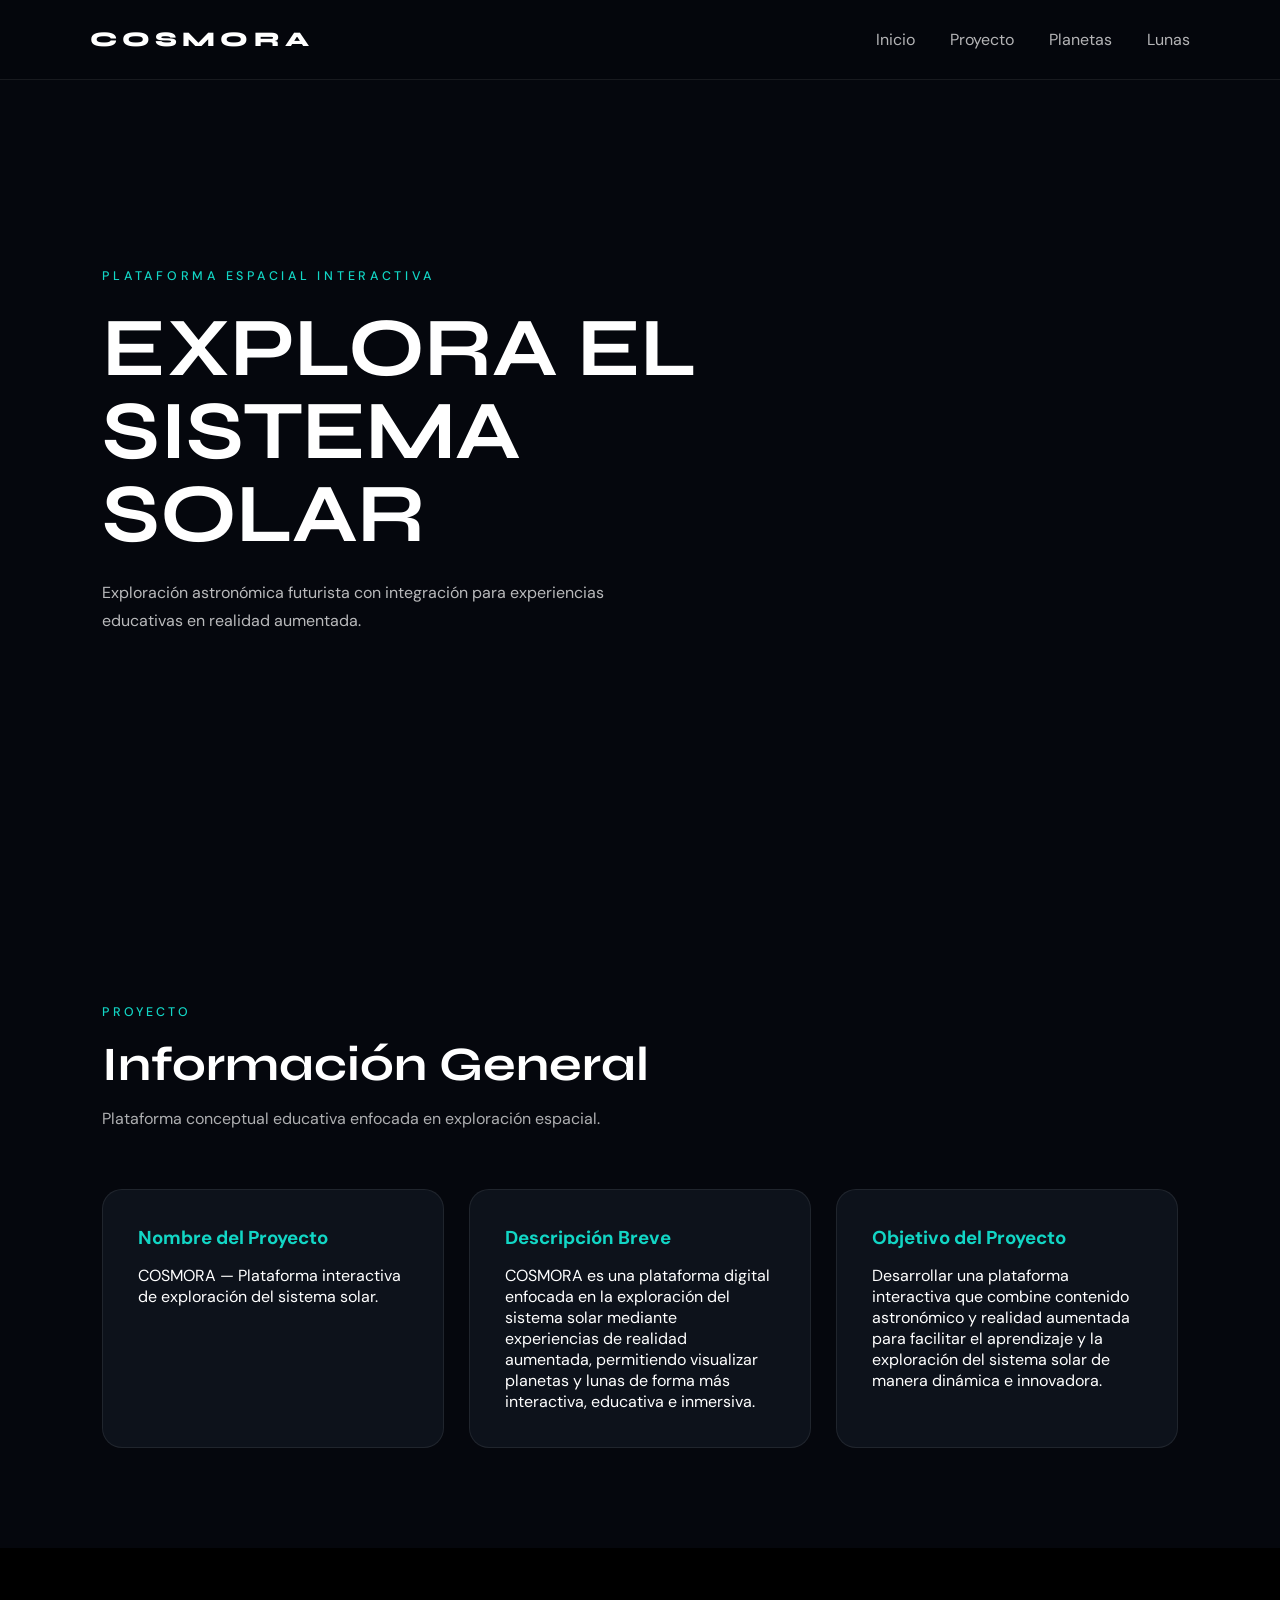
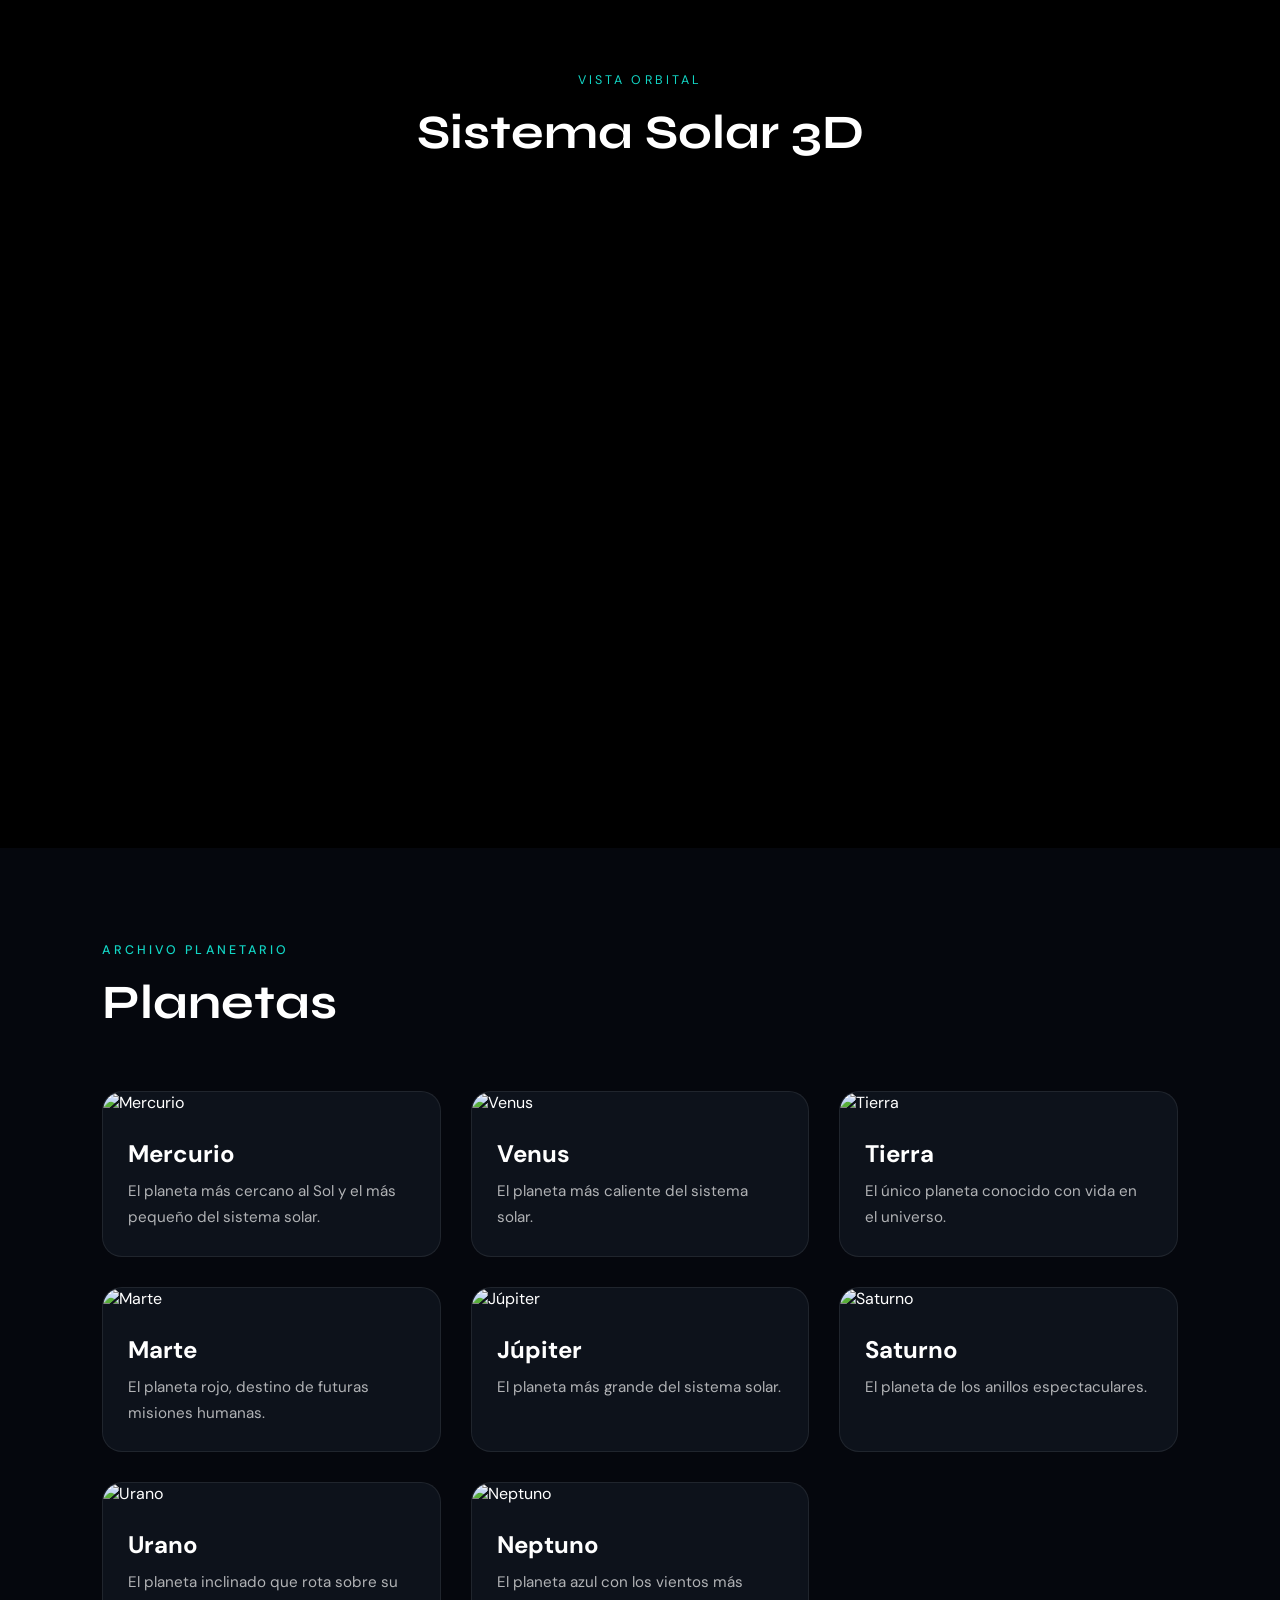
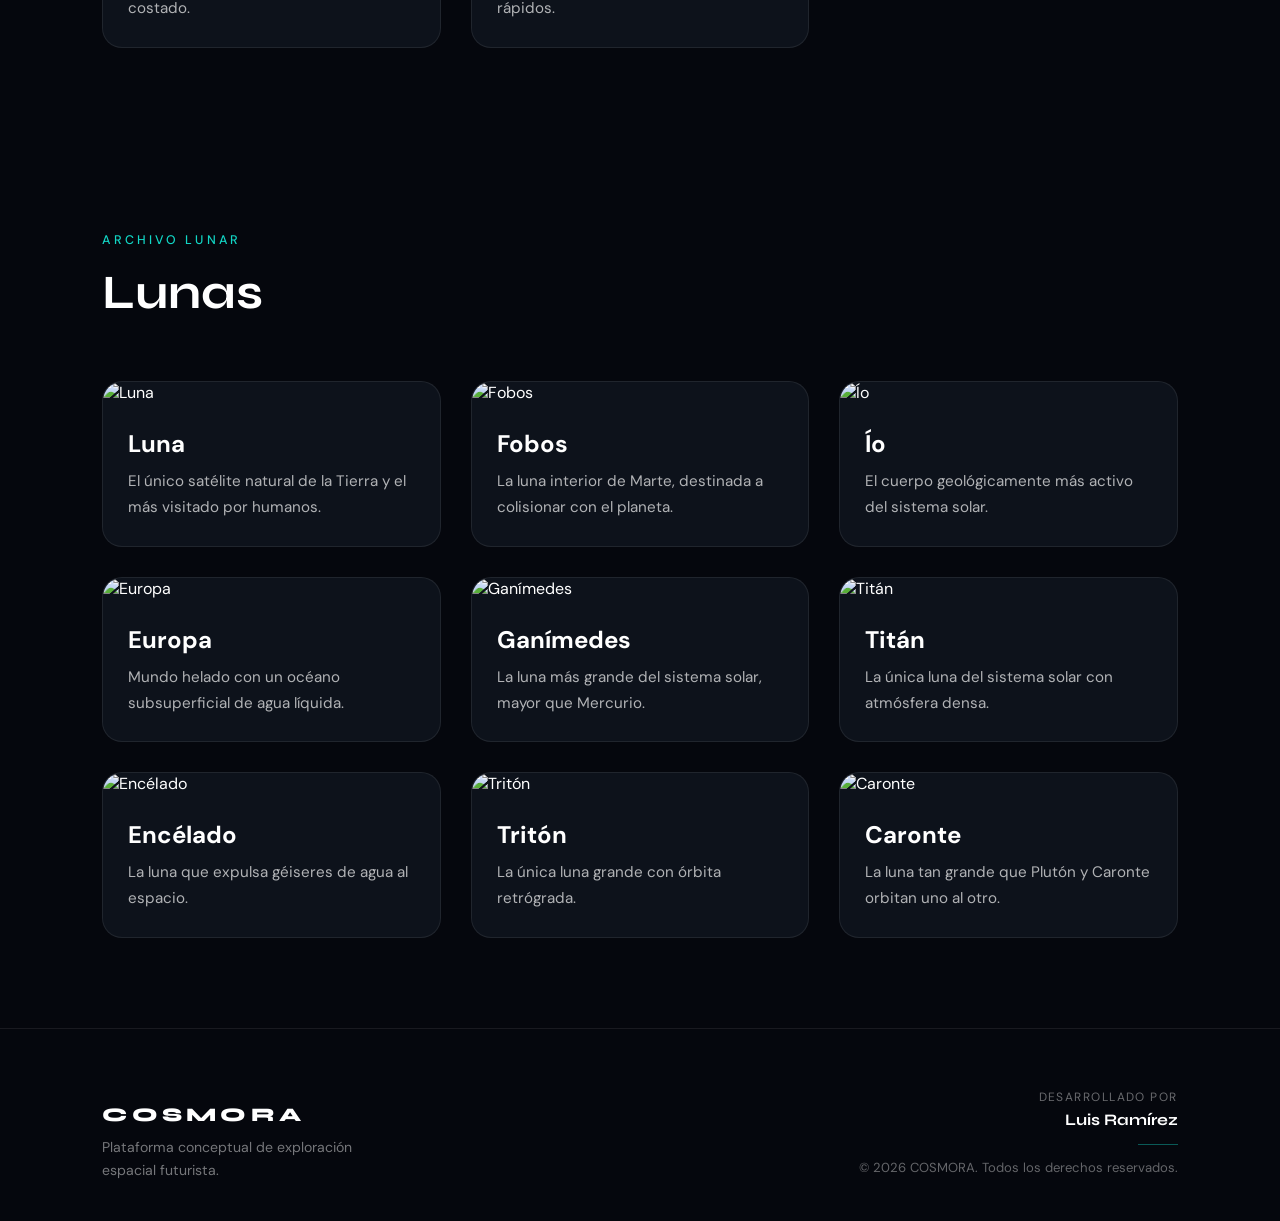
==== index.html @ 1125a3da "ar" ====
<!DOCTYPE html>
<html lang="es">
<head>
  <meta charset="UTF-8">
  <meta name="viewport" content="width=device-width, initial-scale=1.0">
  <meta name="description" content="COSMORA — Plataforma interactiva del sistema solar">
  <title>COSMORA</title>
  <link rel="preconnect" href="https://fonts.googleapis.com">
  <link rel="preconnect" href="https://fonts.gstatic.com" crossorigin>
  <link href="https://fonts.googleapis.com/css2?family=Syne:wght@600;700;800&family=DM+Sans:ital,opsz,wght@0,9..40,300;0,9..40,400;0,9..40,500;0,9..40,700;1,9..40,300&display=swap" rel="stylesheet">
  <link rel="stylesheet" href="style.css">
</head>
<body>

  <!-- NAVBAR -->
  <header class="navbar">
    <div class="logo">COSMORA</div>
    <nav>
      <ul class="nav-links">
        <li><a href="#inicio">Inicio</a></li>
        <li><a href="#proyecto">Proyecto</a></li>
        <li><a href="#planetas">Planetas</a></li>
        <li><a href="#lunas">Lunas</a></li>
      </ul>
    </nav>
  </header>

  <!-- HERO -->
  <section class="hero" id="inicio">
    <div class="hero-overlay"></div>
    <div class="hero-content">
      <span class="hero-subtitle">PLATAFORMA ESPACIAL INTERACTIVA</span>
      <h1 class="hero-title">EXPLORA EL SISTEMA SOLAR</h1>
      <p>Exploración astronómica futurista con integración para experiencias educativas en realidad aumentada.</p>
    </div>
  </section>

  <!-- PROYECTO -->
  <section class="project-section" id="proyecto">
    <div class="section-title">
      <span>PROYECTO</span>
      <h2>Información General</h2>
      <p>Plataforma conceptual educativa enfocada en exploración espacial.</p>
    </div>
    <div class="project-grid">
      <div class="project-card">
        <h3>Nombre del Proyecto</h3>
        <p>COSMORA — Plataforma interactiva de exploración del sistema solar.</p>
      </div>
      <div class="project-card">
        <h3>Descripción Breve</h3>
        <p>COSMORA es una plataforma digital enfocada en la exploración del sistema
          solar mediante experiencias de realidad aumentada, permitiendo visualizar
          planetas y lunas de forma más interactiva, educativa e inmersiva.</p>
      </div>
      <div class="project-card">
        <h3>Objetivo del Proyecto</h3>
        <p>Desarrollar una plataforma interactiva que combine contenido astronómico y
          realidad aumentada para facilitar el aprendizaje y la exploración del sistema
          solar de manera dinámica e innovadora.</p>
      </div>
    </div>
  </section>

  <!-- SISTEMA SOLAR -->
  <section class="solar-section">
    <div class="solar-title">
      <span>VISTA ORBITAL</span>
      <h2>Sistema Solar 3D</h2>
    </div>
    <canvas id="solarCanvas"></canvas>
  </section>

  <!-- PLANETAS -->
  <section class="space-section" id="planetas">
    <div class="section-title">
      <span>ARCHIVO PLANETARIO</span>
      <h2>Planetas</h2>
    </div>
    <div class="card-grid" id="planetGrid"></div>
  </section>

  <!-- LUNAS -->
  <section class="space-section" id="lunas">
    <div class="section-title">
      <span>ARCHIVO LUNAR</span>
      <h2>Lunas</h2>
    </div>
    <div class="card-grid" id="moonGrid"></div>
  </section>

  <!-- MODAL -->
  <div class="modal-overlay" id="modalOverlay">
    <div class="modal">
      <button class="close-btn" id="closeModal">✕</button>
      <div class="modal-hero-image">
        <img id="modalImage" src="" alt="">
        <div class="modal-hero-gradient"></div>
        <div class="modal-hero-tag" id="modalCategory"></div>
        <h2 class="modal-hero-title" id="modalTitle"></h2>
      </div>
      <div class="modal-body">
        <div class="modal-stats" id="modalStats"></div>
        <p class="modal-description" id="modalDescription"></p>
        <div class="modal-sections">
          <div class="modal-info-block">
            <h4>Curiosidades</h4>
            <p id="modalCuriosity"></p>
          </div>
          <div class="modal-info-block">
            <h4>Historia</h4>
            <p id="modalHistory"></p>
          </div>
        </div>
        <div class="modal-actions">
          <button class="ar-button">
            <svg width="18" height="18" viewBox="0 0 24 24" fill="none" stroke="currentColor" stroke-width="2"><path d="M21 16V8a2 2 0 0 0-1-1.73l-7-4a2 2 0 0 0-2 0l-7 4A2 2 0 0 0 3 8v8a2 2 0 0 0 1 1.73l7 4a2 2 0 0 0 2 0l7-4A2 2 0 0 0 21 16z"/></svg>
            Ver en Realidad Aumentada
          </button>
          <button class="ar-button-secondary">
            <svg width="18" height="18" viewBox="0 0 24 24" fill="none" stroke="currentColor" stroke-width="2"><rect x="3" y="3" width="18" height="18" rx="2"/><path d="M3 9h18M9 21V9"/></svg>
            Tarjeta AR
          </button>
        </div>
      </div>
    </div>
  </div>

  <!-- FOOTER -->
  <footer class="footer">
    <div class="footer-brand">
      <div class="footer-logo">COSMORA</div>
      <p class="footer-tagline">Plataforma conceptual de exploración espacial futurista.</p>
    </div>
    <div class="footer-meta">
      <div class="footer-credit">
        <span class="footer-credit-label">Desarrollado por</span>
        <span class="footer-credit-name">Luis Ramírez</span>
      </div>
      <div class="footer-divider"></div>
      <p class="footer-copy">© 2026 COSMORA. Todos los derechos reservados.</p>
    </div>
  </footer>

  <script src="https://cdn.jsdelivr.net/npm/three@0.160.0/build/three.min.js"></script>
  <script src="app.js"></script>
</body>
</html>
---- style.css ----
*{
  margin:0;
  padding:0;
  box-sizing:border-box;
}

html{
  scroll-behavior:smooth;
}

body{
  background:#05070d;
  color:white;
  font-family:'DM Sans',sans-serif;
  overflow-x:hidden;
}

/* ── NAVBAR ── */
.navbar{
  position:fixed;
  top:0;
  left:0;
  width:100%;
  height:80px;
  padding:0 7%;
  display:flex;
  justify-content:space-between;
  align-items:center;
  background:rgba(5,7,13,0.82);
  backdrop-filter:blur(15px);
  z-index:1000;
  border-bottom:1px solid rgba(255,255,255,0.08);
}

.logo{
  font-family:'Syne',sans-serif;
  font-size:1.3rem;
  font-weight:800;
  letter-spacing:0.25em;
}

.nav-links{
  display:flex;
  gap:35px;
  list-style:none;
}

.nav-links a{
  text-decoration:none;
  color:rgba(255,255,255,0.7);
  transition:0.3s;
}

.nav-links a:hover{
  color:#12d6c5;
}

/* ── HERO ── */
.hero{
  min-height:100vh;
  position:relative;
  display:flex;
  align-items:center;
  padding:0 8%;
  background:
    url('https://images.unsplash.com/photo-1614313913007-2b4ae8ce32d6?q=80&w=1800&auto=format&fit=crop')
    center/cover no-repeat;
}

.hero-overlay{
  position:absolute;
  inset:0;
  background:linear-gradient(
    to right,
    rgba(5,7,13,0.95),
    rgba(5,7,13,0.45)
  );
}

.hero-content{
  position:relative;
  z-index:2;
  max-width:760px;
}

.hero-subtitle{
  color:#12d6c5;
  letter-spacing:0.3em;
  font-size:0.78rem;
  font-weight:500;
}

/* FIXED TITLE — sin quiebres raros */
.hero-title{
  font-family:'Syne',sans-serif;
  font-size:clamp(2.8rem,6.5vw,6.5rem);
  line-height:1.0;
  margin:22px 0;
  letter-spacing:-0.01em;
  white-space:normal;
  word-break:keep-all;
}

.hero-content p{
  max-width:520px;
  line-height:1.8;
  color:rgba(255,255,255,0.72);
  font-size:1rem;
}

/* ── SECTION TITLES ── */
.section-title{
  margin-bottom:60px;
}

.section-title span{
  color:#12d6c5;
  letter-spacing:0.25em;
  font-size:0.78rem;
  font-weight:500;
}

.section-title h2{
  font-size:3rem;
  margin-top:15px;
  font-family:'Syne',sans-serif;
}

.section-title p{
  margin-top:15px;
  color:rgba(255,255,255,0.68);
}

/* ── PROJECT ── */
.project-section{
  padding:100px 8%;
}

.project-grid{
  display:grid;
  grid-template-columns:repeat(auto-fit,minmax(280px,1fr));
  gap:25px;
}

.project-card{
  background:#0d121b;
  border:1px solid rgba(255,255,255,0.08);
  border-radius:20px;
  padding:35px;
}

.project-card h3{
  margin-bottom:15px;
  color:#12d6c5;
}

/* ── SOLAR ── */
.solar-section{
  position:relative;
  height:100vh;
  background:#000;
  overflow:hidden;
}

#solarCanvas{
  width:100%;
  height:100%;
  display:block;
}

.solar-title{
  position:absolute;
  top:120px;
  left:50%;
  transform:translateX(-50%);
  z-index:5;
  text-align:center;
}

.solar-title span{
  color:#12d6c5;
  letter-spacing:0.25em;
  font-size:0.78rem;
}

.solar-title h2{
  margin-top:15px;
  font-size:3rem;
  font-family:'Syne',sans-serif;
}

/* ── CARDS ── */
.space-section{
  padding:90px 8%;
}

.card-grid{
  display:grid;
  grid-template-columns:repeat(auto-fit,minmax(270px,1fr));
  gap:30px;
}

.space-card{
  background:#0d121b;
  border-radius:20px;
  overflow:hidden;
  border:1px solid rgba(255,255,255,0.08);
  transition:transform 0.4s, border-color 0.4s;
  cursor:pointer;
}

.space-card:hover{
  transform:translateY(-10px);
  border-color:#12d6c5;
}

.space-card img{
  width:100%;
  height:220px;
  object-fit:cover;
}

.card-content{
  padding:25px;
}

.card-content h3{
  font-size:1.5rem;
  margin-bottom:10px;
}

.card-content p{
  color:rgba(255,255,255,0.68);
  line-height:1.7;
  font-size:0.95rem;
}

/* ── MODAL OVERLAY — blur suave, sin fondo sólido ── */
.modal-overlay{
  position:fixed;
  inset:0;
  background:rgba(0,0,0,0.45);   /* bajado de 0.82 */
  backdrop-filter:blur(6px);      /* blur moderado */
  -webkit-backdrop-filter:blur(6px);
  display:none;
  justify-content:center;
  align-items:center;
  z-index:2000;
  padding:20px;
}

.modal-overlay.active{
  display:flex;
}

/* ── MODAL — nuevo diseño tipo captura ── */
.modal{
  width:min(620px,100%);
  background:#0b0f1a;
  border-radius:24px;
  overflow:hidden;
  position:relative;
  border:1px solid rgba(255,255,255,0.1);
  box-shadow:0 30px 80px rgba(0,0,0,0.7);
}

/* imagen hero arriba */
.modal-hero-image{
  position:relative;
  height:260px;
  overflow:hidden;
}

.modal-hero-image img{
  width:100%;
  height:100%;
  object-fit:cover;
}

.modal-hero-gradient{
  position:absolute;
  inset:0;
  background:linear-gradient(
    to bottom,
    rgba(11,15,26,0) 30%,
    rgba(11,15,26,0.95) 100%
  );
}

.modal-hero-tag{
  position:absolute;
  top:18px;
  left:22px;
  color:#ffffff;
  font-size:0.7rem;
  letter-spacing:0.2em;
  font-weight:600;
  text-transform:uppercase;
}

.modal-hero-title{
  position:absolute;
  bottom:22px;
  left:22px;
  font-family:'Syne',sans-serif;
  font-size:2.2rem;
  line-height:1;
  font-weight:800;
}

/* cuerpo del modal */
.modal-body{
  padding:28px 26px 30px;
  max-height:60vh;
  overflow-y:auto;
  overflow-x:hidden;
}

/* scrollbar discreta */
.modal-body::-webkit-scrollbar{width:4px;}
.modal-body::-webkit-scrollbar-track{background:transparent;}
.modal-body::-webkit-scrollbar-thumb{background:rgba(18,214,197,0.3);border-radius:2px;}

/* grid de stats */
.modal-stats{
  display:grid;
  grid-template-columns:repeat(3,1fr);
  gap:10px;
  margin-bottom:24px;
}

.stat-card{
  background:#131a27;
  border-radius:12px;
  padding:14px 12px;
  text-align:center;
  border:1px solid rgba(255,255,255,0.06);
}

.stat-label{
  display:block;
  font-size:0.62rem;
  letter-spacing:0.12em;
  color:rgba(255,255,255,0.45);
  text-transform:uppercase;
  margin-bottom:6px;
}

.stat-value{
  display:block;
  font-family:'Syne',sans-serif;
  font-size:0.95rem;
  font-weight:700;
  color:#fff;
}

.modal-description{
  font-size:0.93rem;
  line-height:1.85;
  color:rgba(255,255,255,0.72);
  margin-bottom:22px;
}

.modal-sections{
  display:grid;
  grid-template-columns:1fr 1fr;
  gap:16px;
  margin-bottom:26px;
}

.modal-info-block{
  background:#131a27;
  border-radius:14px;
  padding:18px;
  border:1px solid rgba(255,255,255,0.06);
}

.modal-info-block h4{
  font-size:0.72rem;
  letter-spacing:0.18em;
  color:#12d6c5;
  text-transform:uppercase;
  margin-bottom:10px;
}

.modal-info-block p{
  font-size:0.88rem;
  line-height:1.75;
  color:rgba(255,255,255,0.68);
}

/* botones del modal */
.modal-actions{
  display:flex;
  gap:12px;
}

.ar-button{
  flex:1;
  display:flex;
  align-items:center;
  justify-content:center;
  gap:8px;
  padding:13px 18px;
  border:none;
  border-radius:12px;
  background:#12d6c5;
  color:#000;
  font-weight:700;
  font-size:0.85rem;
  cursor:pointer;
  transition:transform 0.2s, opacity 0.2s;
  font-family:'DM Sans',sans-serif;
}

.ar-button:hover{
  transform:translateY(-2px);
  opacity:0.9;
}

.ar-button-secondary{
  display:flex;
  align-items:center;
  justify-content:center;
  gap:8px;
  padding:13px 18px;
  border:1px solid rgba(255,255,255,0.15);
  border-radius:12px;
  background:transparent;
  color:rgba(255,255,255,0.8);
  font-weight:600;
  font-size:0.85rem;
  cursor:pointer;
  transition:border-color 0.2s, color 0.2s;
  font-family:'DM Sans',sans-serif;
  white-space:nowrap;
}

.ar-button-secondary:hover{
  border-color:#12d6c5;
  color:#12d6c5;
}

/* close */
.close-btn{
  position:absolute;
  top:16px;
  right:16px;
  width:38px;
  height:38px;
  border:none;
  border-radius:50%;
  background:rgba(0,0,0,0.6);
  color:rgba(255,255,255,0.85);
  cursor:pointer;
  font-size:0.9rem;
  z-index:10;
  display:flex;
  align-items:center;
  justify-content:center;
  transition:background 0.2s;
}

.close-btn:hover{
  background:rgba(18,214,197,0.2);
}

/* ── FOOTER ── */
.footer{
  padding:60px 8% 40px;
  border-top:1px solid rgba(255,255,255,0.08);
  display:flex;
  justify-content:space-between;
  align-items:flex-end;
  gap:40px;
  flex-wrap:wrap;
}

.footer-logo{
  font-family:'Syne',sans-serif;
  font-size:1.2rem;
  font-weight:800;
  letter-spacing:0.22em;
  margin-bottom:10px;
}

.footer-tagline{
  font-size:0.88rem;
  color:rgba(255,255,255,0.45);
  max-width:300px;
  line-height:1.6;
}

.footer-meta{
  text-align:right;
}

.footer-credit{
  margin-bottom:12px;
}

.footer-credit-label{
  font-size:0.75rem;
  letter-spacing:0.12em;
  color:rgba(255,255,255,0.4);
  text-transform:uppercase;
  display:block;
  margin-bottom:4px;
}

.footer-credit-name{
  font-family:'Syne',sans-serif;
  font-size:1rem;
  font-weight:700;
  color:#fff;
}

.footer-divider{
  width:40px;
  height:1px;
  background:rgba(18,214,197,0.4);
  margin:14px 0 14px auto;
}

.footer-copy{
  font-size:0.82rem;
  color:rgba(255,255,255,0.38);
  margin-bottom:5px;
}

.footer-stack{
  font-size:0.75rem;
  color:rgba(18,214,197,0.5);
  letter-spacing:0.1em;
}

/* ── RESPONSIVE ── */
@media(max-width:900px){
  .nav-links{display:none;}

  .modal-stats{grid-template-columns:repeat(2,1fr);}
  .modal-sections{grid-template-columns:1fr;}
  .modal-body{padding:22px 18px 24px;}
  .modal-actions{flex-direction:column;}
  .ar-button-secondary{justify-content:center;}
}

@media(max-width:600px){
  .hero-title{font-size:clamp(2.2rem,11vw,3.5rem);}
  .modal-hero-title{font-size:1.7rem;}
  .footer{flex-direction:column;align-items:flex-start;}
  .footer-meta{text-align:left;}
  .footer-divider{margin:14px 0;}
}
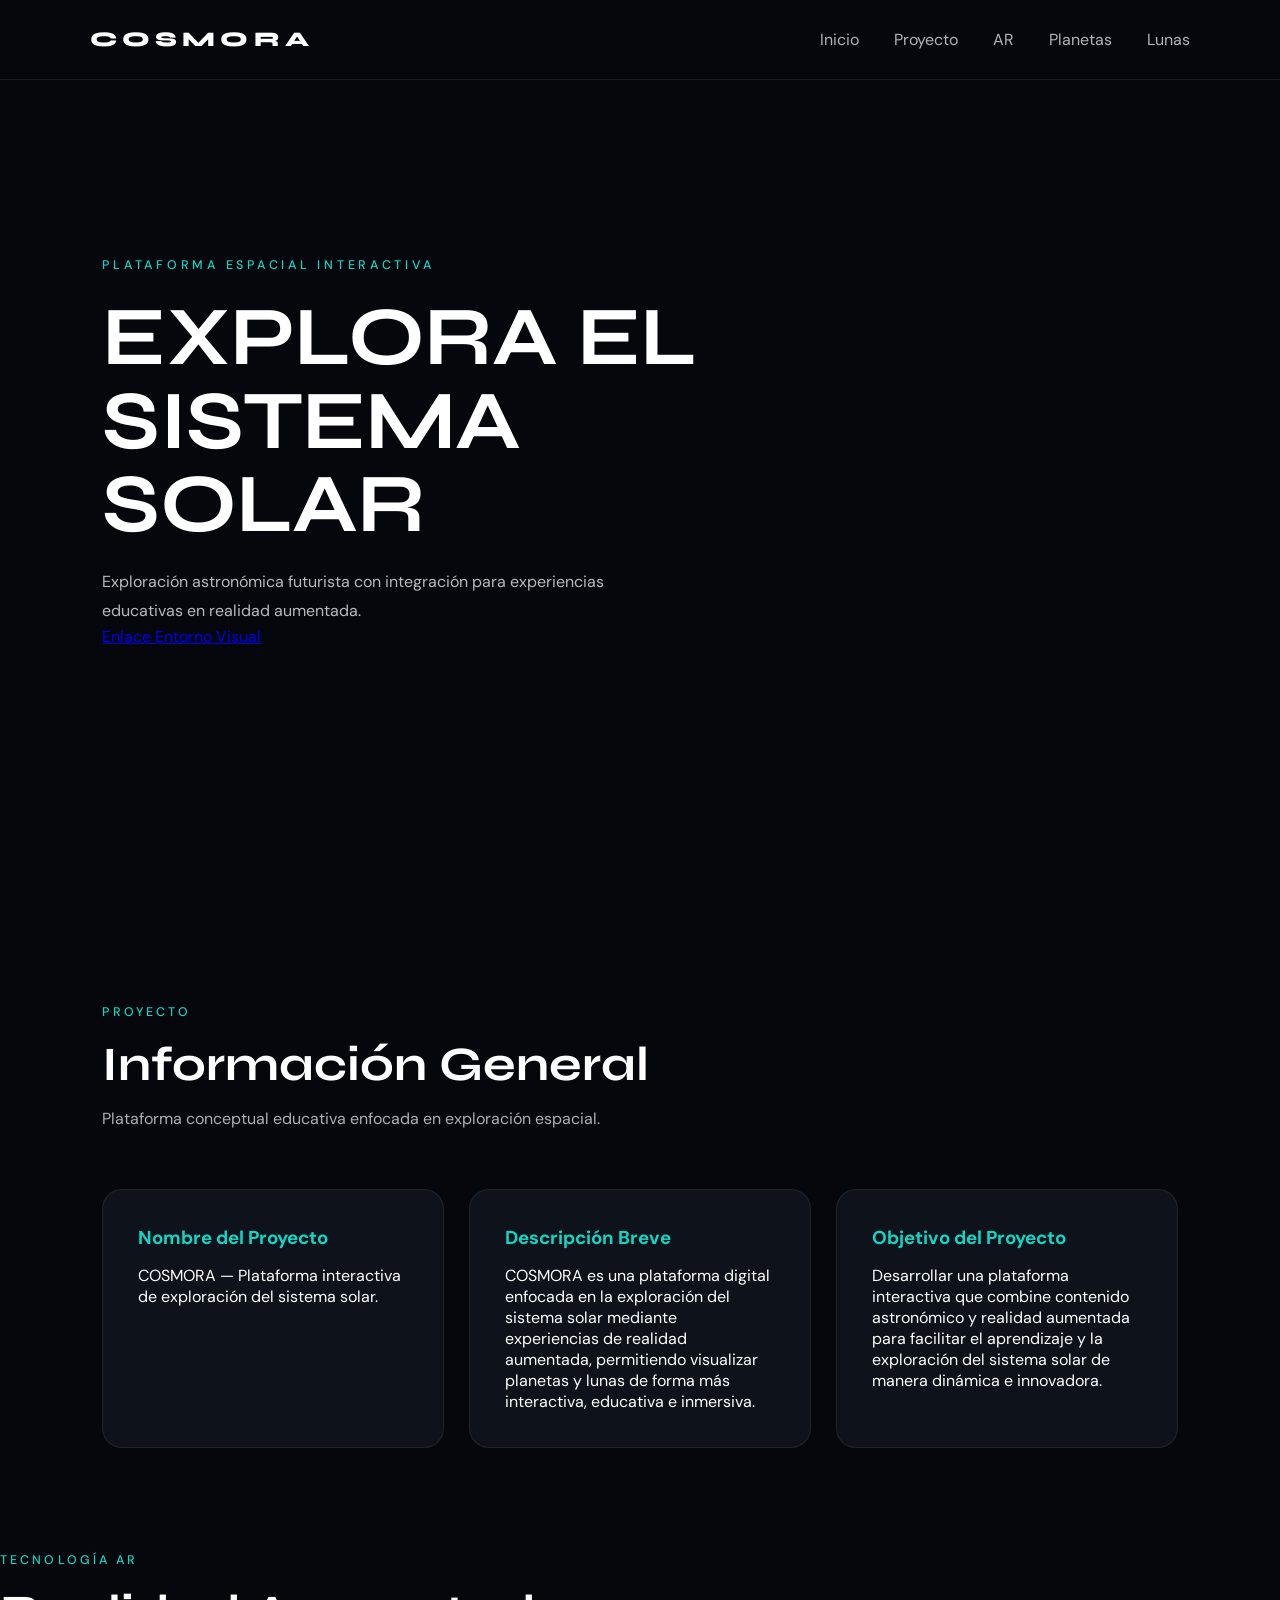
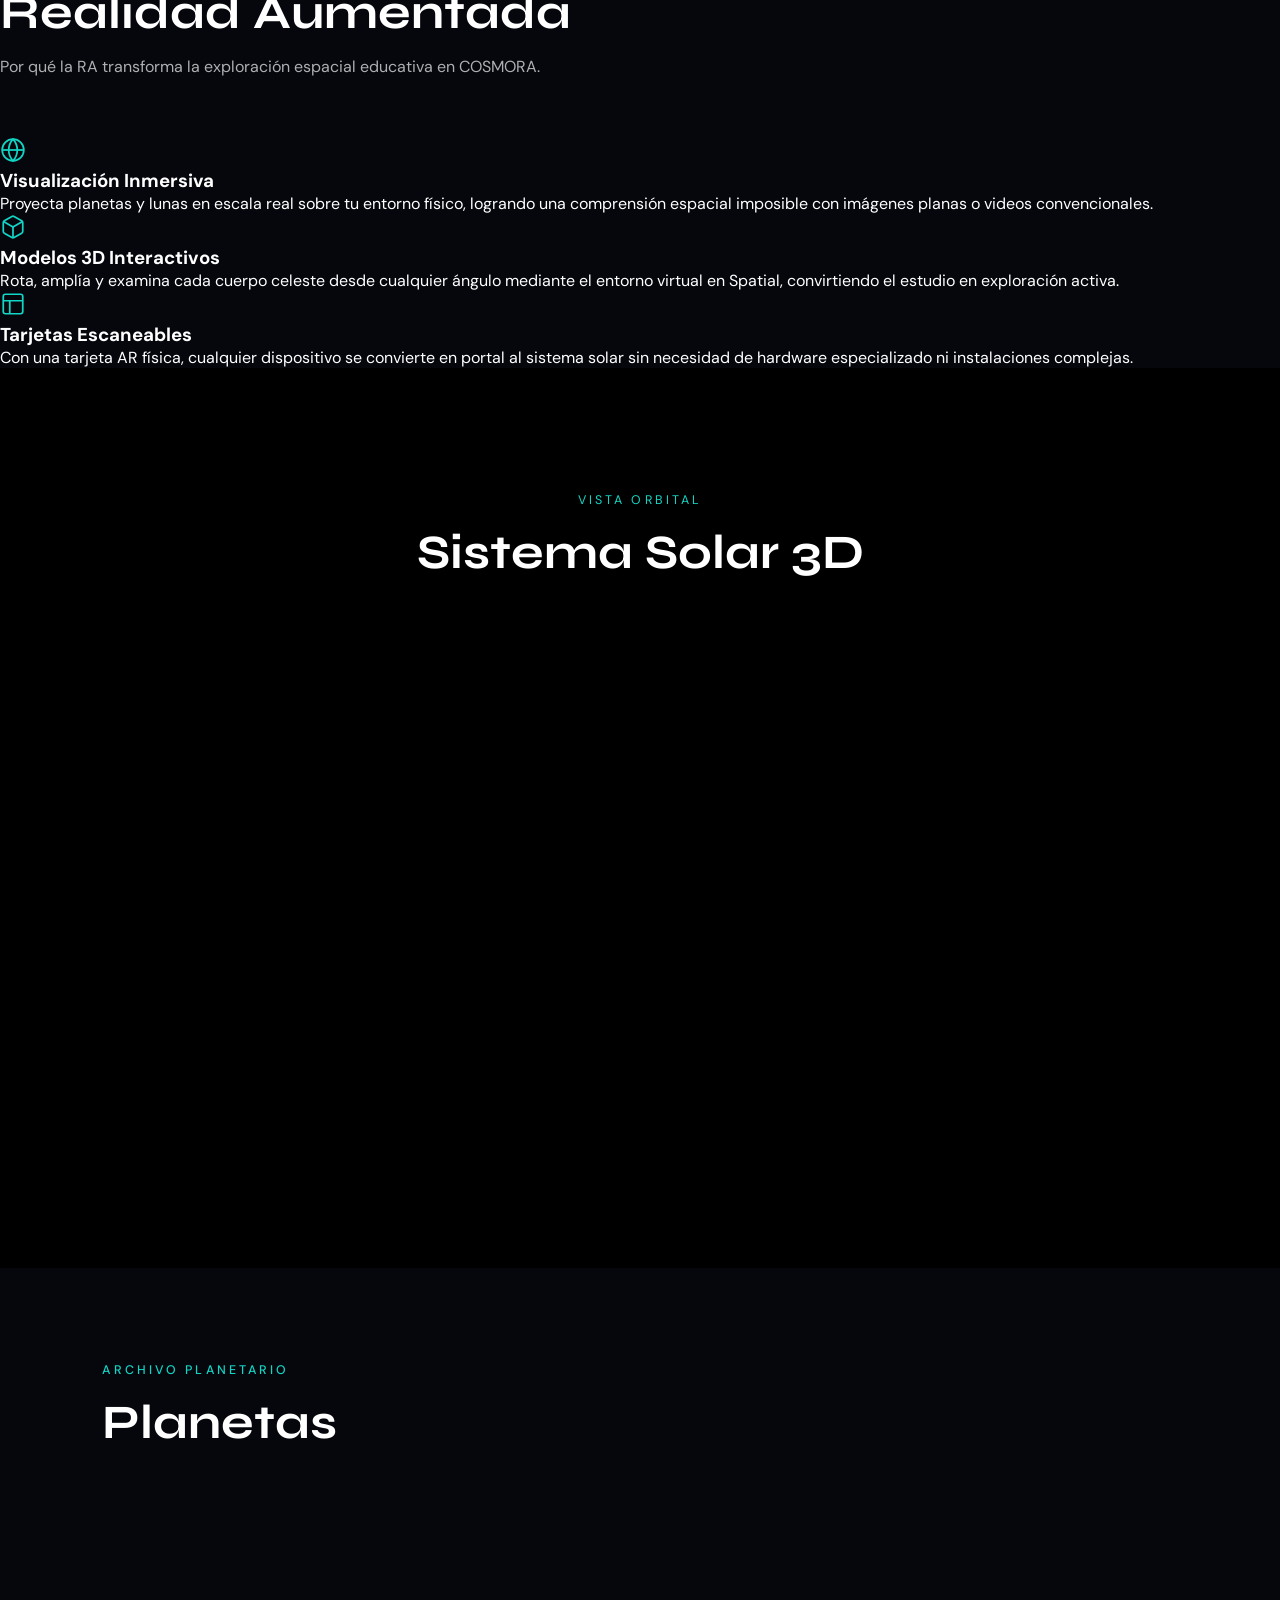
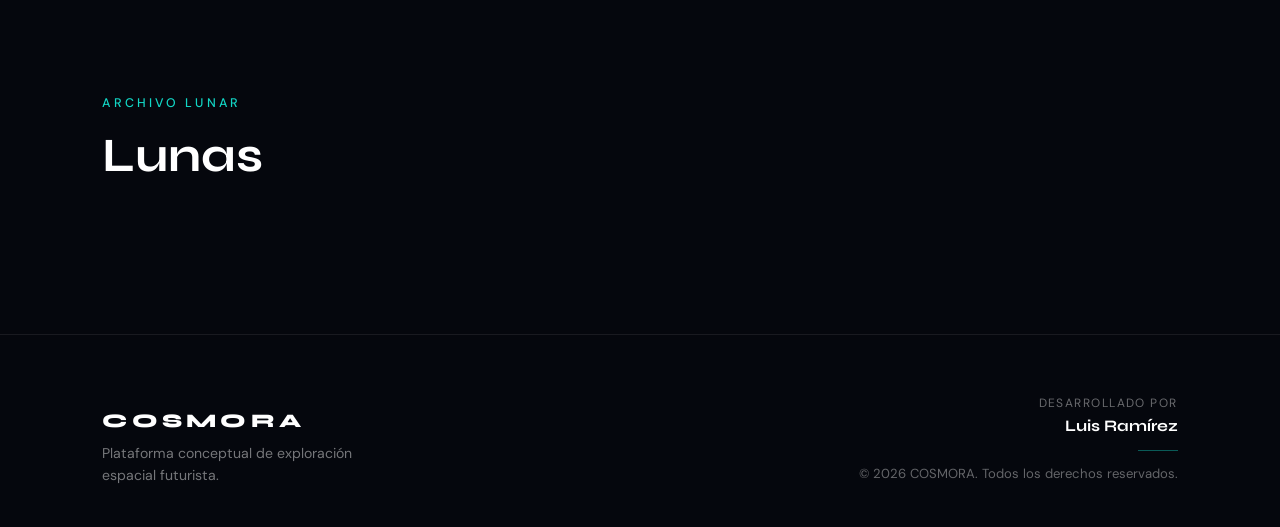
==== commit d4278b44: "Add AR section and update modal structure Added a new section for Augmented Reality (AR) features, i" ====
--- a/index.html
+++ b/index.html
@@ -19,6 +19,7 @@
       <ul class="nav-links">
         <li><a href="#inicio">Inicio</a></li>
         <li><a href="#proyecto">Proyecto</a></li>
+        <li><a href="#realidad-aumentada">AR</a></li>
         <li><a href="#planetas">Planetas</a></li>
         <li><a href="#lunas">Lunas</a></li>
       </ul>
@@ -31,7 +32,15 @@
     <div class="hero-content">
       <span class="hero-subtitle">PLATAFORMA ESPACIAL INTERACTIVA</span>
       <h1 class="hero-title">EXPLORA EL SISTEMA SOLAR</h1>
+      <!-- ↓ Solo una vez — se eliminó el párrafo duplicado -->
       <p>Exploración astronómica futurista con integración para experiencias educativas en realidad aumentada.</p>
+      <a
+        href="https://www.spatial.io/s/vain_spoonbill998s-Digital-World-6a1e00233c0b8ab8bd5348af"
+        target="_blank"
+        class="visual-button"
+      >
+        Enlace Entorno Visual
+      </a>
     </div>
   </section>
 
@@ -62,6 +71,58 @@
     </div>
   </section>
 
+  <!-- ═══════════════════════════════════════════════
+       SECCIÓN REALIDAD AUMENTADA (criterio evaluación)
+       Explica la importancia y utilidad de la RA.
+  ═══════════════════════════════════════════════ -->
+  <section class="ar-section" id="realidad-aumentada">
+    <div class="section-title">
+      <span>TECNOLOGÍA AR</span>
+      <h2>Realidad Aumentada</h2>
+      <p>Por qué la RA transforma la exploración espacial educativa en COSMORA.</p>
+    </div>
+    <div class="ar-benefits-grid">
+
+      <div class="ar-benefit-card">
+        <div class="ar-benefit-icon">
+          <svg width="26" height="26" viewBox="0 0 24 24" fill="none" stroke="#12d6c5" stroke-width="1.6">
+            <circle cx="12" cy="12" r="10"/>
+            <path d="M12 2a15.3 15.3 0 0 1 4 10 15.3 15.3 0 0 1-4 10 15.3 15.3 0 0 1-4-10 15.3 15.3 0 0 1 4-10z"/>
+            <path d="M2 12h20"/>
+          </svg>
+        </div>
+        <h3>Visualización Inmersiva</h3>
+        <p>Proyecta planetas y lunas en escala real sobre tu entorno físico, logrando
+           una comprensión espacial imposible con imágenes planas o videos convencionales.</p>
+      </div>
+
+      <div class="ar-benefit-card">
+        <div class="ar-benefit-icon">
+          <svg width="26" height="26" viewBox="0 0 24 24" fill="none" stroke="#12d6c5" stroke-width="1.6">
+            <path d="M21 16V8a2 2 0 0 0-1-1.73l-7-4a2 2 0 0 0-2 0l-7 4A2 2 0 0 0 3 8v8a2 2 0 0 0 1 1.73l7 4a2 2 0 0 0 2 0l7-4A2 2 0 0 0 21 16z"/>
+            <polyline points="3.27 6.96 12 12.01 20.73 6.96"/><line x1="12" y1="22.08" x2="12" y2="12"/>
+          </svg>
+        </div>
+        <h3>Modelos 3D Interactivos</h3>
+        <p>Rota, amplía y examina cada cuerpo celeste desde cualquier ángulo mediante
+           el entorno virtual en Spatial, convirtiendo el estudio en exploración activa.</p>
+      </div>
+
+      <div class="ar-benefit-card">
+        <div class="ar-benefit-icon">
+          <svg width="26" height="26" viewBox="0 0 24 24" fill="none" stroke="#12d6c5" stroke-width="1.6">
+            <rect x="3" y="3" width="18" height="18" rx="2"/>
+            <path d="M3 9h18M9 21V9"/>
+          </svg>
+        </div>
+        <h3>Tarjetas Escaneables</h3>
+        <p>Con una tarjeta AR física, cualquier dispositivo se convierte en portal al
+           sistema solar sin necesidad de hardware especializado ni instalaciones complejas.</p>
+      </div>
+
+    </div>
+  </section>
+
   <!-- SISTEMA SOLAR -->
   <section class="solar-section">
     <div class="solar-title">
@@ -89,42 +150,82 @@
     <div class="card-grid" id="moonGrid"></div>
   </section>
 
-  <!-- MODAL -->
+  <!-- ═══════════════════════════════════
+       MODAL (información + tarjeta AR)
+  ═══════════════════════════════════ -->
   <div class="modal-overlay" id="modalOverlay">
     <div class="modal">
+
+      <!-- Botón cerrar — se reposiciona con CSS cuando AR está activo -->
       <button class="close-btn" id="closeModal">✕</button>
-      <div class="modal-hero-image">
-        <img id="modalImage" src="" alt="">
-        <div class="modal-hero-gradient"></div>
-        <div class="modal-hero-tag" id="modalCategory"></div>
-        <h2 class="modal-hero-title" id="modalTitle"></h2>
-      </div>
-      <div class="modal-body">
-        <div class="modal-stats" id="modalStats"></div>
-        <p class="modal-description" id="modalDescription"></p>
-        <div class="modal-sections">
-          <div class="modal-info-block">
-            <h4>Curiosidades</h4>
-            <p id="modalCuriosity"></p>
+
+      <!-- ── VISTA INFORMACIÓN (por defecto) ── -->
+      <div id="modalInfoView">
+        <div class="modal-hero-image">
+          <img id="modalImage" src="" alt="">
+          <div class="modal-hero-gradient"></div>
+          <div class="modal-hero-tag" id="modalCategory"></div>
+          <h2 class="modal-hero-title" id="modalTitle"></h2>
+        </div>
+        <div class="modal-body">
+          <div class="modal-stats" id="modalStats"></div>
+          <p class="modal-description" id="modalDescription"></p>
+          <div class="modal-sections">
+            <div class="modal-info-block">
+              <h4>Curiosidades</h4>
+              <p id="modalCuriosity"></p>
+            </div>
+            <div class="modal-info-block">
+              <h4>Historia</h4>
+              <p id="modalHistory"></p>
+            </div>
           </div>
-          <div class="modal-info-block">
-            <h4>Historia</h4>
-            <p id="modalHistory"></p>
+          <!-- Solo botón Tarjeta AR — se eliminó "Ver en Realidad Aumentada" -->
+          <div class="modal-actions">
+            <button class="ar-card-main-btn" id="arCardBtn">
+              <svg width="18" height="18" viewBox="0 0 24 24" fill="none" stroke="currentColor" stroke-width="2">
+                <rect x="3" y="3" width="18" height="18" rx="2"/>
+                <path d="M3 9h18M9 21V9"/>
+              </svg>
+              Tarjeta AR
+            </button>
           </div>
         </div>
-        <div class="modal-actions">
-          <button class="ar-button">
-            <svg width="18" height="18" viewBox="0 0 24 24" fill="none" stroke="currentColor" stroke-width="2"><path d="M21 16V8a2 2 0 0 0-1-1.73l-7-4a2 2 0 0 0-2 0l-7 4A2 2 0 0 0 3 8v8a2 2 0 0 0 1 1.73l7 4a2 2 0 0 0 2 0l7-4A2 2 0 0 0 21 16z"/></svg>
-            Ver en Realidad Aumentada
-          </button>
-          <button class="ar-button-secondary">
-            <svg width="18" height="18" viewBox="0 0 24 24" fill="none" stroke="currentColor" stroke-width="2"><rect x="3" y="3" width="18" height="18" rx="2"/><path d="M3 9h18M9 21V9"/></svg>
-            Tarjeta AR
-          </button>
-        </div>
-      </div>
-    </div>
-  </div>
+      </div><!-- /modalInfoView -->
+
+      <!-- ── PANEL TARJETA AR ── -->
+      <!--
+        ESTRUCTURA DEL PANEL AR:
+        - El canvas ejecuta la animación de viaje estelar al hacer clic en "Tarjeta AR"
+        - arCardImg muestra la tarjeta (placeholder blanco por ahora)
+        - El botón "Volver" regresa a la vista de información
+        - El botón ✕ (closeModal) se mueve al pie con CSS .modal.ar-mode
+      -->
+      <div class="ar-card-panel" id="arCardPanel">
+        <!-- Canvas para animación warp — se oculta al terminar -->
+        <canvas class="ar-warp-canvas" id="arWarpCanvas"></canvas>
+
+        <!-- Imagen de la tarjeta AR -->
+        <!--
+          ┌─────────────────────────────────────────────────────────┐
+          │  CAMBIAR IMAGEN AR:                                     │
+          │  El src de esta imagen se actualiza desde app.js        │
+          │  mediante item.arCard definido en el array de datos.    │
+          │  Ver sección "GUÍA TARJETAS AR" en app.js               │
+          └─────────────────────────────────────────────────────────┘
+        -->
+        <div class="ar-card-display" id="arCardDisplay">
+          <img id="arCardImg" src="ar_cards/placeholder.jpg" alt="Tarjeta AR">
+        </div>
+
+        <!-- Footer del panel AR -->
+        <div class="ar-card-footer">
+          <button class="ar-back-btn" id="arBackBtn">← Volver a información</button>
+        </div>
+      </div><!-- /arCardPanel -->
+
+    </div><!-- /modal -->
+  </div><!-- /modal-overlay -->
 
   <!-- FOOTER -->
   <footer class="footer">
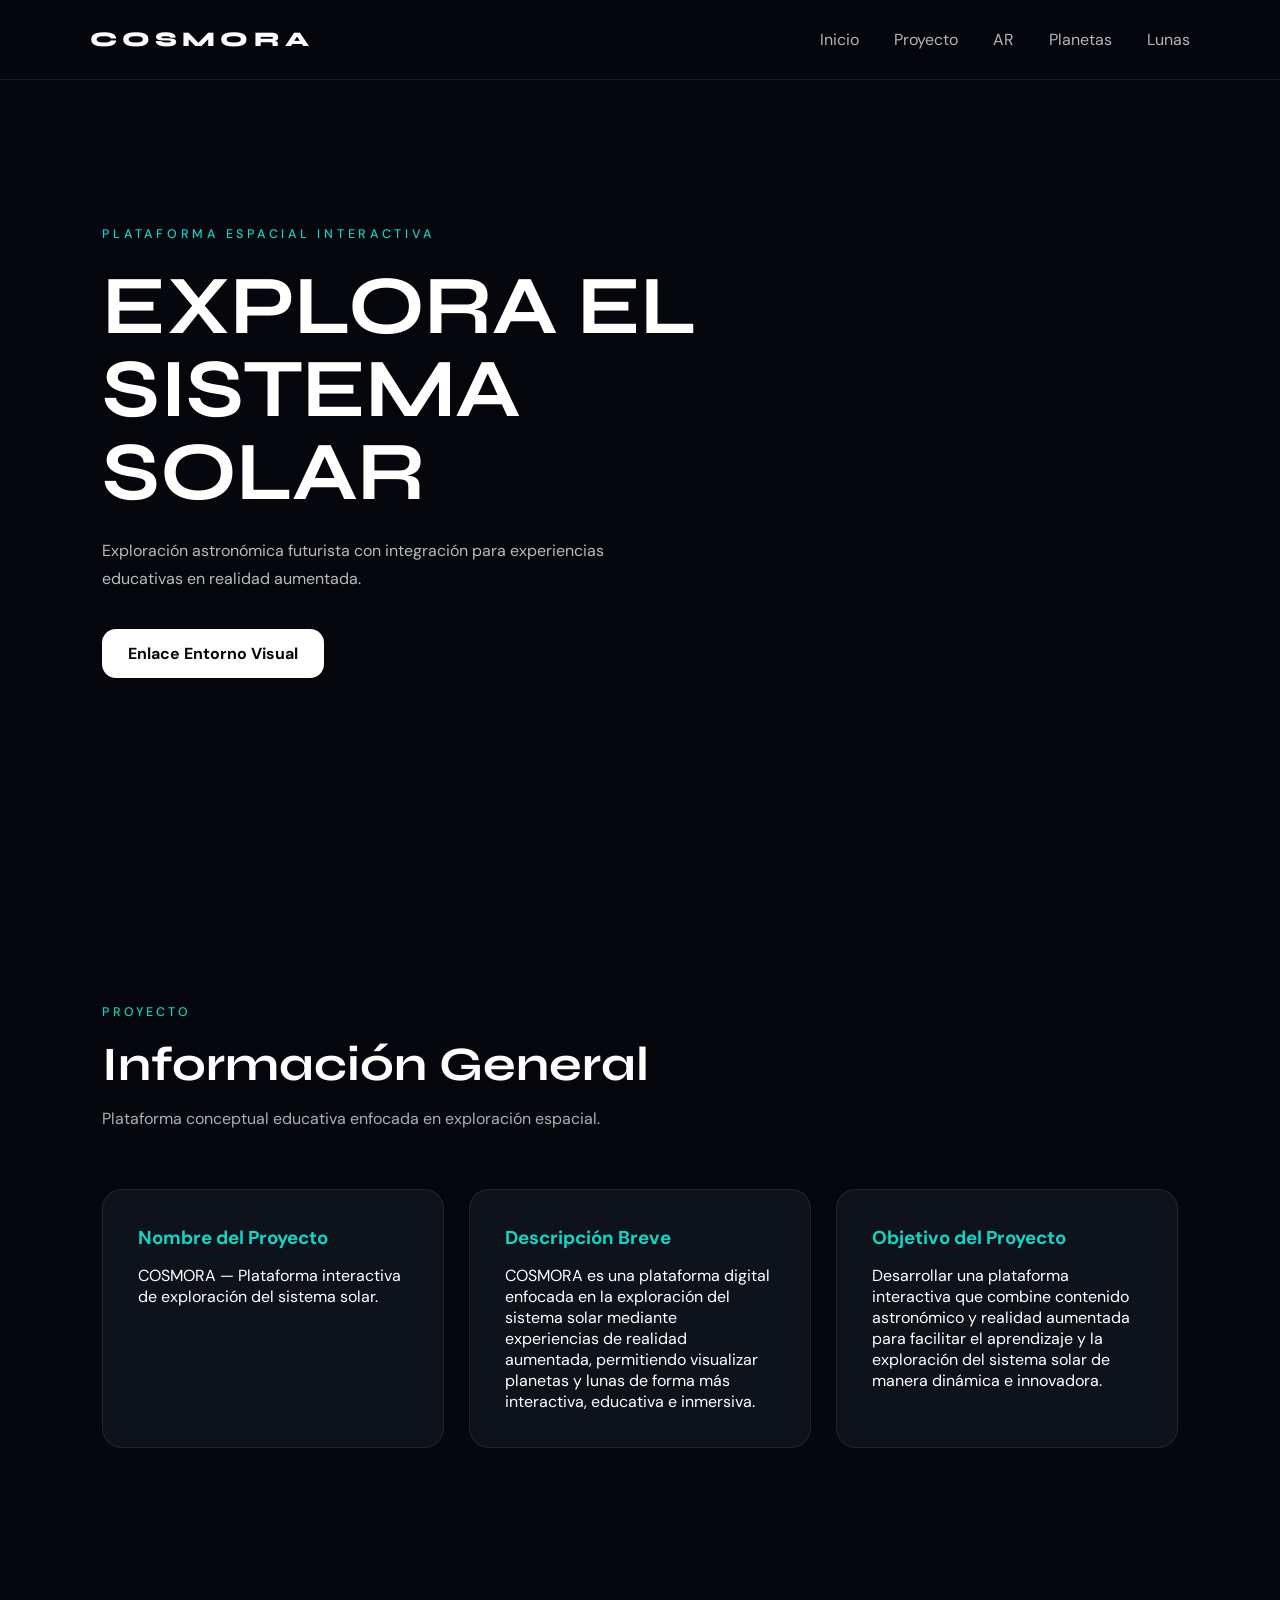
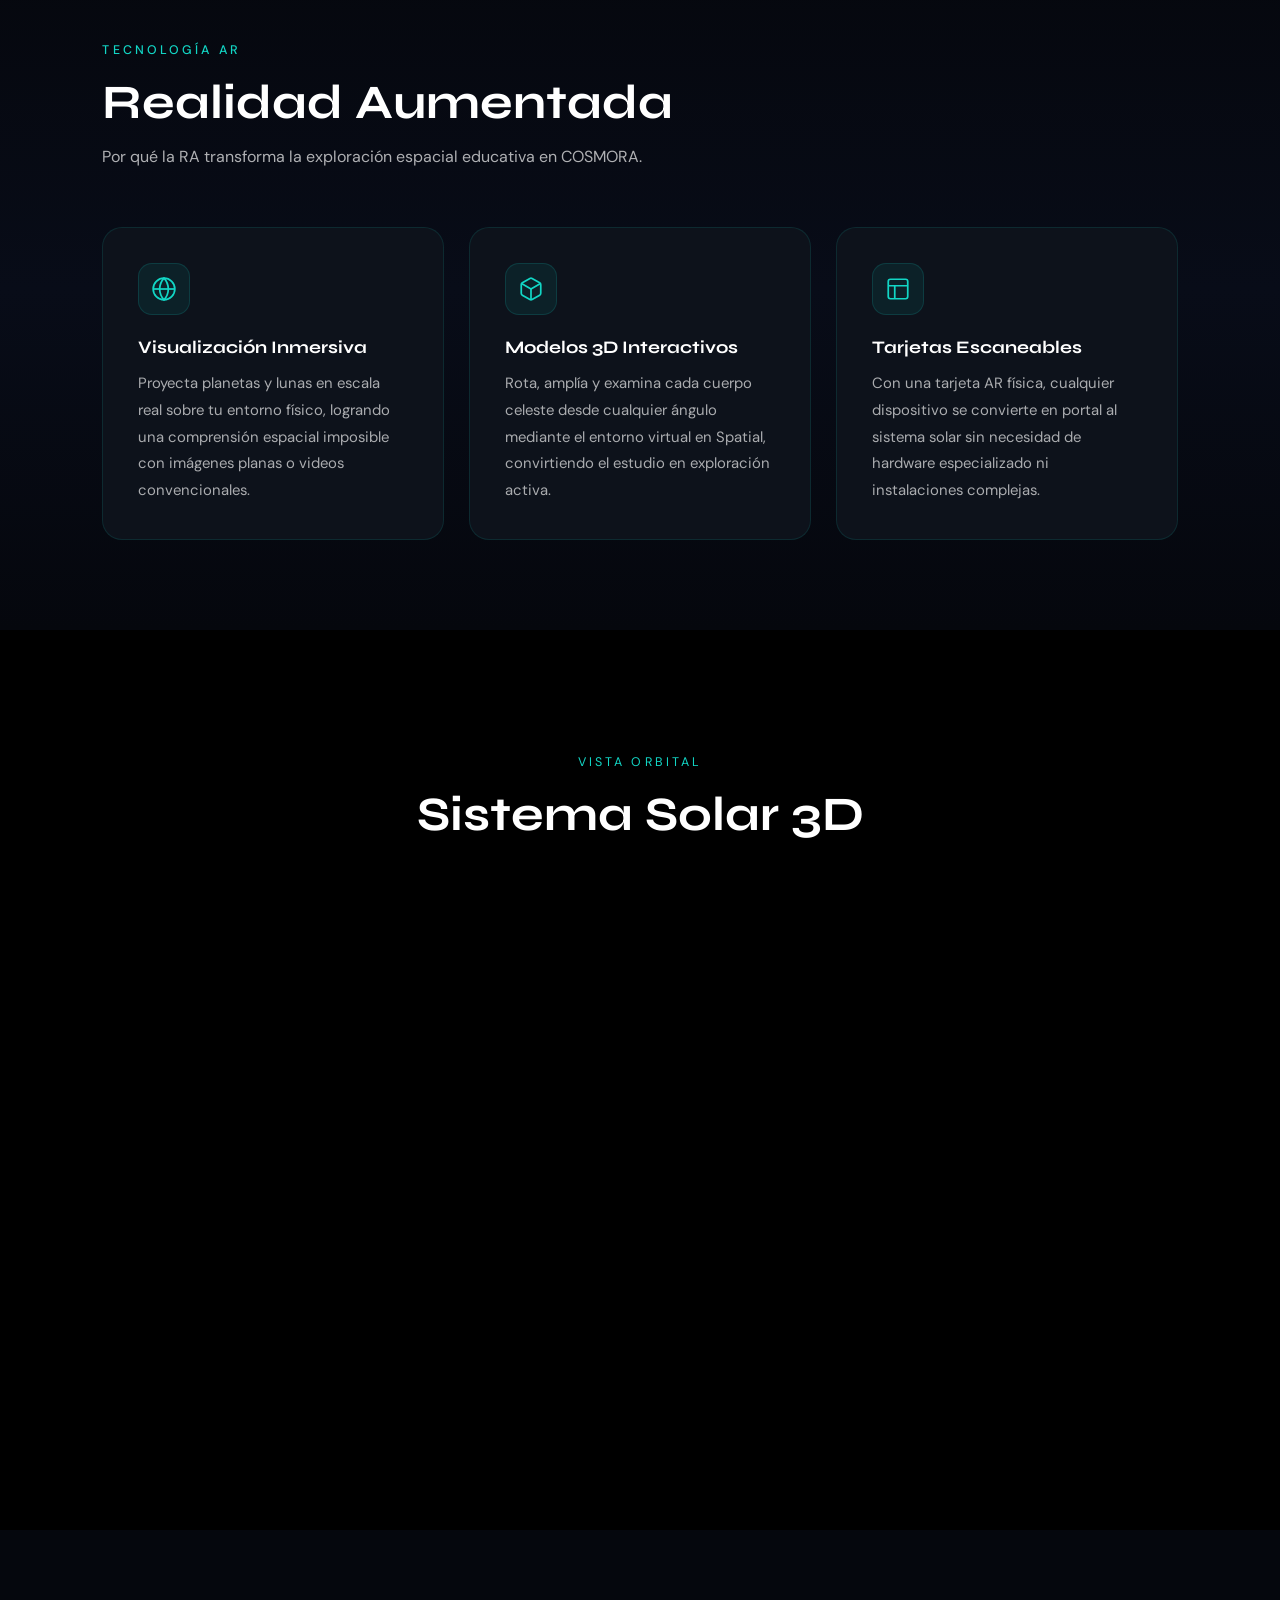
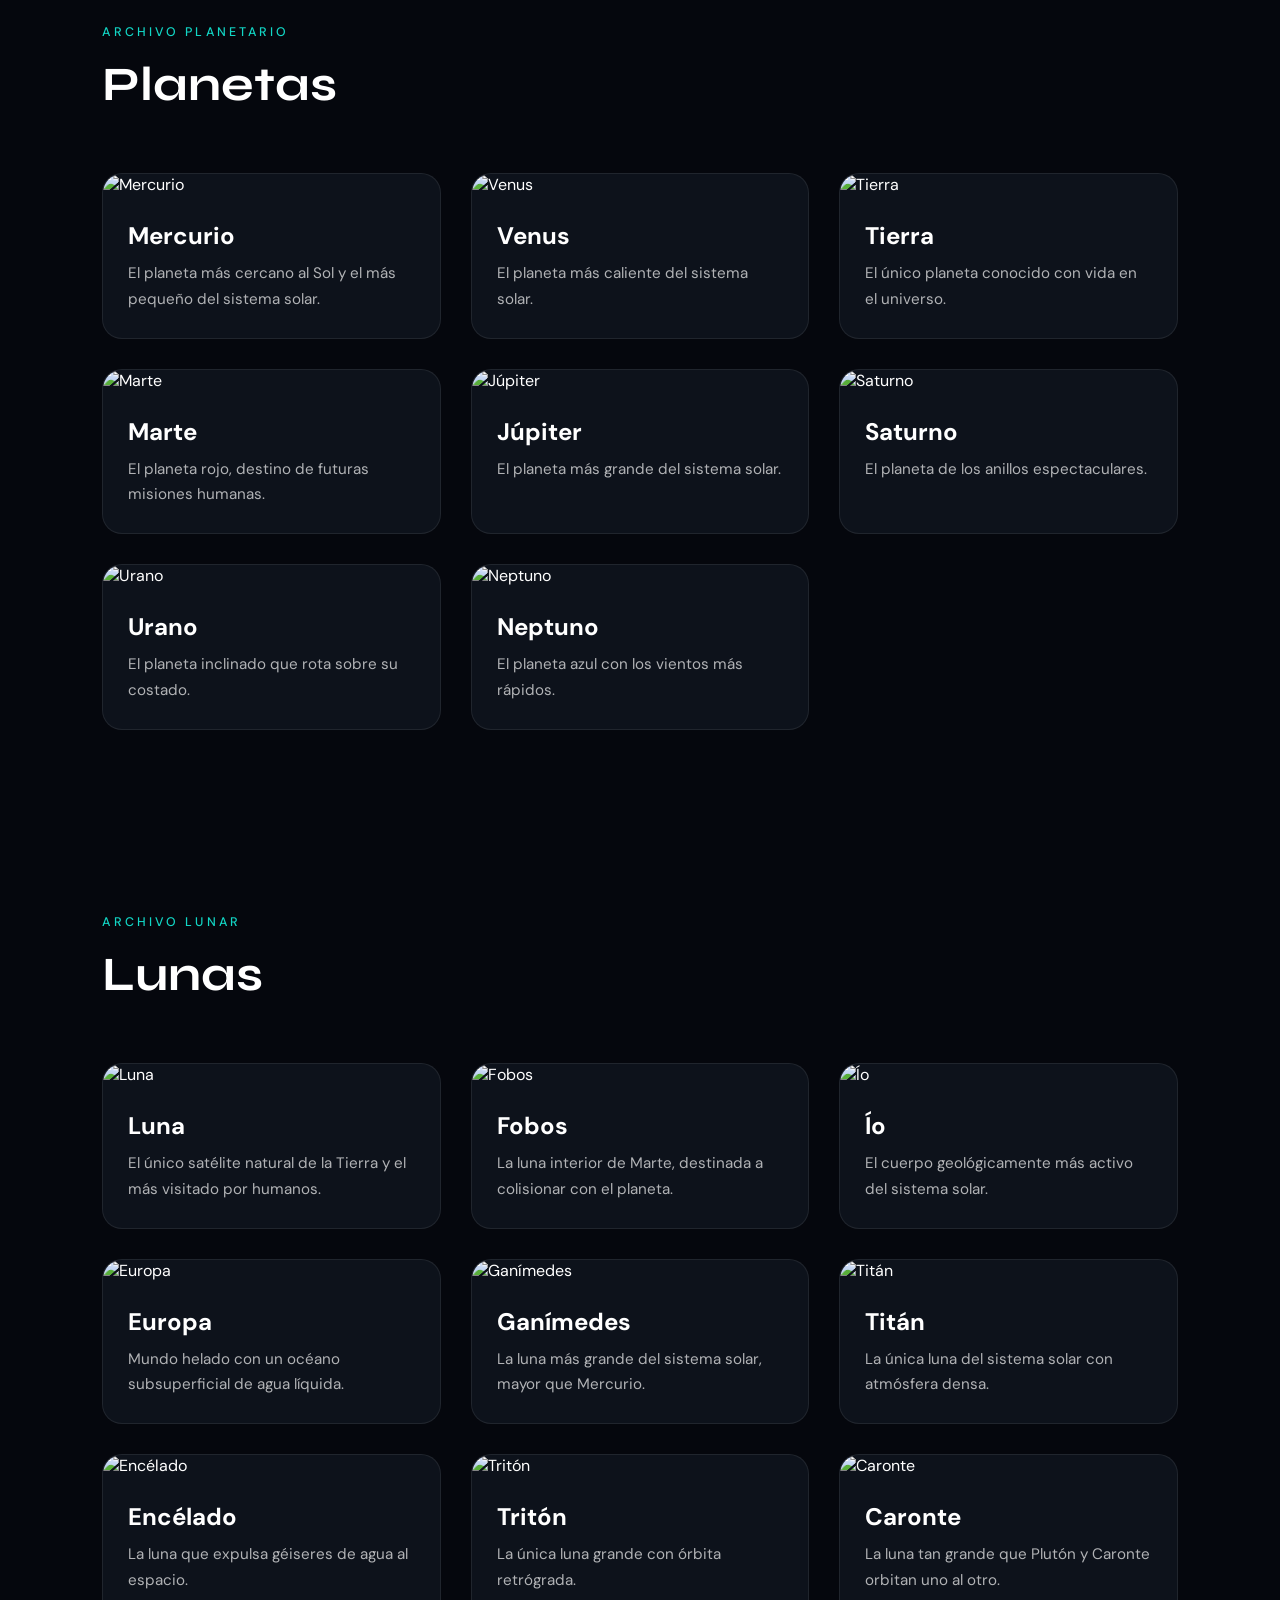
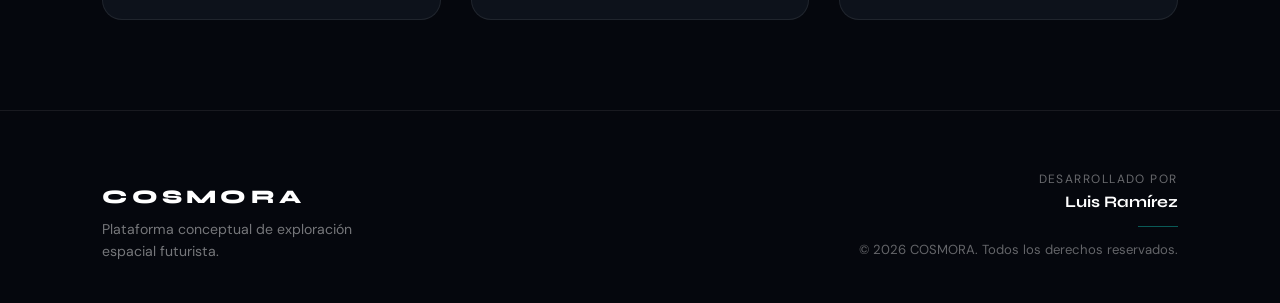
==== commit 1272b8b9: "confirmar" ====
--- a/index.html
+++ b/index.html
@@ -246,4 +246,4 @@
   <script src="https://cdn.jsdelivr.net/npm/three@0.160.0/build/three.min.js"></script>
   <script src="app.js"></script>
 </body>
-</html>
+</html>
--- a/style.css
+++ b/style.css
@@ -55,7 +55,11 @@
   color:#12d6c5;
 }
 
-/* ── HERO ── */
+/* ── HERO ──
+   Fondo cambiado a foto real del Sol (NASA SDO, EUV light)
+   fondo oscuro (espacio negro) con el Sol visible a la derecha.
+   URL de descarga: https://upload.wikimedia.org/wikipedia/commons/b/b4/The_Sun_by_the_Atmospheric_Imaging_Assembly_of_NASA%27s_Solar_Dynamics_Observatory_-_20100819.jpg
+*/
 .hero{
   min-height:100vh;
   position:relative;
@@ -63,7 +67,7 @@
   align-items:center;
   padding:0 8%;
   background:
-    url('https://images.unsplash.com/photo-1614313913007-2b4ae8ce32d6?q=80&w=1800&auto=format&fit=crop')
+    url("https://upload.wikimedia.org/wikipedia/commons/thumb/b/b4/The_Sun_by_the_Atmospheric_Imaging_Assembly_of_NASA%27s_Solar_Dynamics_Observatory_-_20100819.jpg/1280px-The_Sun_by_the_Atmospheric_Imaging_Assembly_of_NASA%27s_Solar_Dynamics_Observatory_-_20100819.jpg")
     center/cover no-repeat;
 }
 
@@ -73,7 +77,7 @@
   background:linear-gradient(
     to right,
     rgba(5,7,13,0.95),
-    rgba(5,7,13,0.45)
+    rgba(5,7,13,0.35)
   );
 }
 
@@ -90,7 +94,6 @@
   font-weight:500;
 }
 
-/* FIXED TITLE — sin quiebres raros */
 .hero-title{
   font-family:'Syne',sans-serif;
   font-size:clamp(2.8rem,6.5vw,6.5rem);
@@ -152,6 +155,58 @@
 .project-card h3{
   margin-bottom:15px;
   color:#12d6c5;
+}
+
+/* ══════════════════════════════════════
+   SECCIÓN REALIDAD AUMENTADA
+══════════════════════════════════════ */
+.ar-section{
+  padding:90px 8%;
+  background:linear-gradient(180deg,#05070d 0%,#080c18 50%,#05070d 100%);
+}
+
+.ar-benefits-grid{
+  display:grid;
+  grid-template-columns:repeat(auto-fit,minmax(280px,1fr));
+  gap:25px;
+}
+
+.ar-benefit-card{
+  background:#0d121b;
+  border:1px solid rgba(18,214,197,0.12);
+  border-radius:20px;
+  padding:35px;
+  transition:border-color 0.3s,transform 0.3s;
+}
+
+.ar-benefit-card:hover{
+  border-color:rgba(18,214,197,0.45);
+  transform:translateY(-5px);
+}
+
+.ar-benefit-icon{
+  width:52px;
+  height:52px;
+  background:rgba(18,214,197,0.08);
+  border-radius:14px;
+  display:flex;
+  align-items:center;
+  justify-content:center;
+  margin-bottom:22px;
+  border:1px solid rgba(18,214,197,0.15);
+}
+
+.ar-benefit-card h3{
+  font-size:1.1rem;
+  font-family:'Syne',sans-serif;
+  margin-bottom:12px;
+  color:#fff;
+}
+
+.ar-benefit-card p{
+  color:rgba(255,255,255,0.65);
+  line-height:1.8;
+  font-size:0.93rem;
 }
 
 /* ── SOLAR ── */
@@ -205,7 +260,7 @@
   border-radius:20px;
   overflow:hidden;
   border:1px solid rgba(255,255,255,0.08);
-  transition:transform 0.4s, border-color 0.4s;
+  transition:transform 0.4s,border-color 0.4s;
   cursor:pointer;
 }
 
@@ -235,12 +290,12 @@
   font-size:0.95rem;
 }
 
-/* ── MODAL OVERLAY — blur suave, sin fondo sólido ── */
+/* ── MODAL OVERLAY ── */
 .modal-overlay{
   position:fixed;
   inset:0;
-  background:rgba(0,0,0,0.45);   /* bajado de 0.82 */
-  backdrop-filter:blur(6px);      /* blur moderado */
+  background:rgba(0,0,0,0.45);
+  backdrop-filter:blur(6px);
   -webkit-backdrop-filter:blur(6px);
   display:none;
   justify-content:center;
@@ -253,7 +308,7 @@
   display:flex;
 }
 
-/* ── MODAL — nuevo diseño tipo captura ── */
+/* ── MODAL ── */
 .modal{
   width:min(620px,100%);
   background:#0b0f1a;
@@ -316,7 +371,6 @@
   overflow-x:hidden;
 }
 
-/* scrollbar discreta */
 .modal-body::-webkit-scrollbar{width:4px;}
 .modal-body::-webkit-scrollbar-track{background:transparent;}
 .modal-body::-webkit-scrollbar-thumb{background:rgba(18,214,197,0.3);border-radius:2px;}
@@ -389,56 +443,37 @@
   color:rgba(255,255,255,0.68);
 }
 
-/* botones del modal */
+/* ──────────────────────────────────────
+   BOTÓN TARJETA AR (único botón en modal)
+   Reemplaza el diseño de dos botones previo.
+────────────────────────────────────── */
 .modal-actions{
   display:flex;
-  gap:12px;
-}
-
-.ar-button{
+}
+
+.ar-card-main-btn{
   flex:1;
   display:flex;
   align-items:center;
   justify-content:center;
   gap:8px;
-  padding:13px 18px;
-  border:none;
+  padding:14px 18px;
+  border:1px solid rgba(18,214,197,0.5);
   border-radius:12px;
-  background:#12d6c5;
-  color:#000;
+  background:rgba(18,214,197,0.06);
+  color:rgba(255,255,255,0.9);
   font-weight:700;
-  font-size:0.85rem;
+  font-size:0.88rem;
   cursor:pointer;
-  transition:transform 0.2s, opacity 0.2s;
+  transition:border-color 0.25s,background 0.25s,color 0.25s,transform 0.2s;
   font-family:'DM Sans',sans-serif;
 }
 
-.ar-button:hover{
+.ar-card-main-btn:hover{
+  border-color:#12d6c5;
+  background:rgba(18,214,197,0.14);
+  color:#12d6c5;
   transform:translateY(-2px);
-  opacity:0.9;
-}
-
-.ar-button-secondary{
-  display:flex;
-  align-items:center;
-  justify-content:center;
-  gap:8px;
-  padding:13px 18px;
-  border:1px solid rgba(255,255,255,0.15);
-  border-radius:12px;
-  background:transparent;
-  color:rgba(255,255,255,0.8);
-  font-weight:600;
-  font-size:0.85rem;
-  cursor:pointer;
-  transition:border-color 0.2s, color 0.2s;
-  font-family:'DM Sans',sans-serif;
-  white-space:nowrap;
-}
-
-.ar-button-secondary:hover{
-  border-color:#12d6c5;
-  color:#12d6c5;
 }
 
 /* close */
@@ -458,11 +493,136 @@
   display:flex;
   align-items:center;
   justify-content:center;
-  transition:background 0.2s;
+  transition:background 0.2s,bottom 0.3s,top 0.3s,right 0.3s;
 }
 
 .close-btn:hover{
   background:rgba(18,214,197,0.2);
+}
+
+/*
+  Cuando el panel AR está activo, el botón ✕ se
+  mueve abajo-derecha para no tapar la tarjeta.
+*/
+.modal.ar-mode .close-btn{
+  top:auto;
+  bottom:16px;
+  right:16px;
+  background:rgba(255,255,255,0.12);
+  border:1px solid rgba(255,255,255,0.2);
+}
+
+.modal.ar-mode .close-btn:hover{
+  background:rgba(18,214,197,0.2);
+  border-color:#12d6c5;
+}
+
+/* ══════════════════════════════════════════════
+   PANEL TARJETA AR
+   Ocupa exactamente las mismas dimensiones que
+   el modal (reemplaza visualmente la vista info).
+══════════════════════════════════════════════ */
+.ar-card-panel{
+  display:none;
+  position:relative;
+  flex-direction:column;
+  width:100%;
+  min-height:560px;
+  background:#000;
+  overflow:hidden;
+}
+
+.ar-card-panel.active{
+  display:flex;
+}
+
+/* Canvas de animación warp — cubre todo el panel durante la transición */
+.ar-warp-canvas{
+  position:absolute;
+  inset:0;
+  z-index:5;
+  display:none;
+}
+
+/* Contenedor de la imagen de la tarjeta */
+.ar-card-display{
+  flex:1;
+  display:flex;
+  align-items:center;
+  justify-content:center;
+  padding:28px 28px 10px;
+  opacity:0;
+  transition:opacity 0.5s ease;
+}
+
+.ar-card-display.visible{
+  opacity:1;
+}
+
+.ar-card-display img{
+  max-height:430px;
+  max-width:100%;
+  border-radius:14px;
+  /*
+    Sombra con resplandor cian temático del sitio
+    para que la tarjeta "brille" al aparecer.
+  */
+  box-shadow:
+    0 0 0 1px rgba(18,214,197,0.15),
+    0 0 30px rgba(18,214,197,0.2),
+    0 20px 60px rgba(0,0,0,0.8);
+  animation:cardFloat 4s ease-in-out infinite;
+}
+
+/* Leve flotación de la tarjeta una vez visible */
+@keyframes cardFloat{
+  0%,100%{ transform:translateY(0); }
+  50%     { transform:translateY(-8px); }
+}
+
+/* Footer del panel AR — botón volver + X cerrar */
+.ar-card-footer{
+  padding:14px 22px 18px;
+  display:flex;
+  align-items:center;
+  background:rgba(0,0,0,0.5);
+  border-top:1px solid rgba(255,255,255,0.06);
+}
+
+.ar-back-btn{
+  background:transparent;
+  border:1px solid rgba(255,255,255,0.18);
+  color:rgba(255,255,255,0.75);
+  padding:9px 18px;
+  border-radius:10px;
+  cursor:pointer;
+  font-family:'DM Sans',sans-serif;
+  font-size:0.83rem;
+  font-weight:500;
+  transition:border-color 0.2s,color 0.2s,background 0.2s;
+}
+
+.ar-back-btn:hover{
+  border-color:#12d6c5;
+  color:#12d6c5;
+  background:rgba(18,214,197,0.06);
+}
+
+/* ── HERO BUTTON ── */
+.visual-button{
+  display:inline-block;
+  margin-top:35px;
+  padding:14px 26px;
+  background:#ffffff;
+  color:#05070d;
+  text-decoration:none;
+  border-radius:14px;
+  font-weight:700;
+  transition:0.3s;
+}
+
+.visual-button:hover{
+  transform:translateY(-4px);
 }
 
 /* ── FOOTER ── */
@@ -528,21 +688,13 @@
   margin-bottom:5px;
 }
 
-.footer-stack{
-  font-size:0.75rem;
-  color:rgba(18,214,197,0.5);
-  letter-spacing:0.1em;
-}
-
 /* ── RESPONSIVE ── */
 @media(max-width:900px){
   .nav-links{display:none;}
-
   .modal-stats{grid-template-columns:repeat(2,1fr);}
   .modal-sections{grid-template-columns:1fr;}
   .modal-body{padding:22px 18px 24px;}
-  .modal-actions{flex-direction:column;}
-  .ar-button-secondary{justify-content:center;}
+  .ar-card-display{padding:20px 16px 8px;}
 }
 
 @media(max-width:600px){
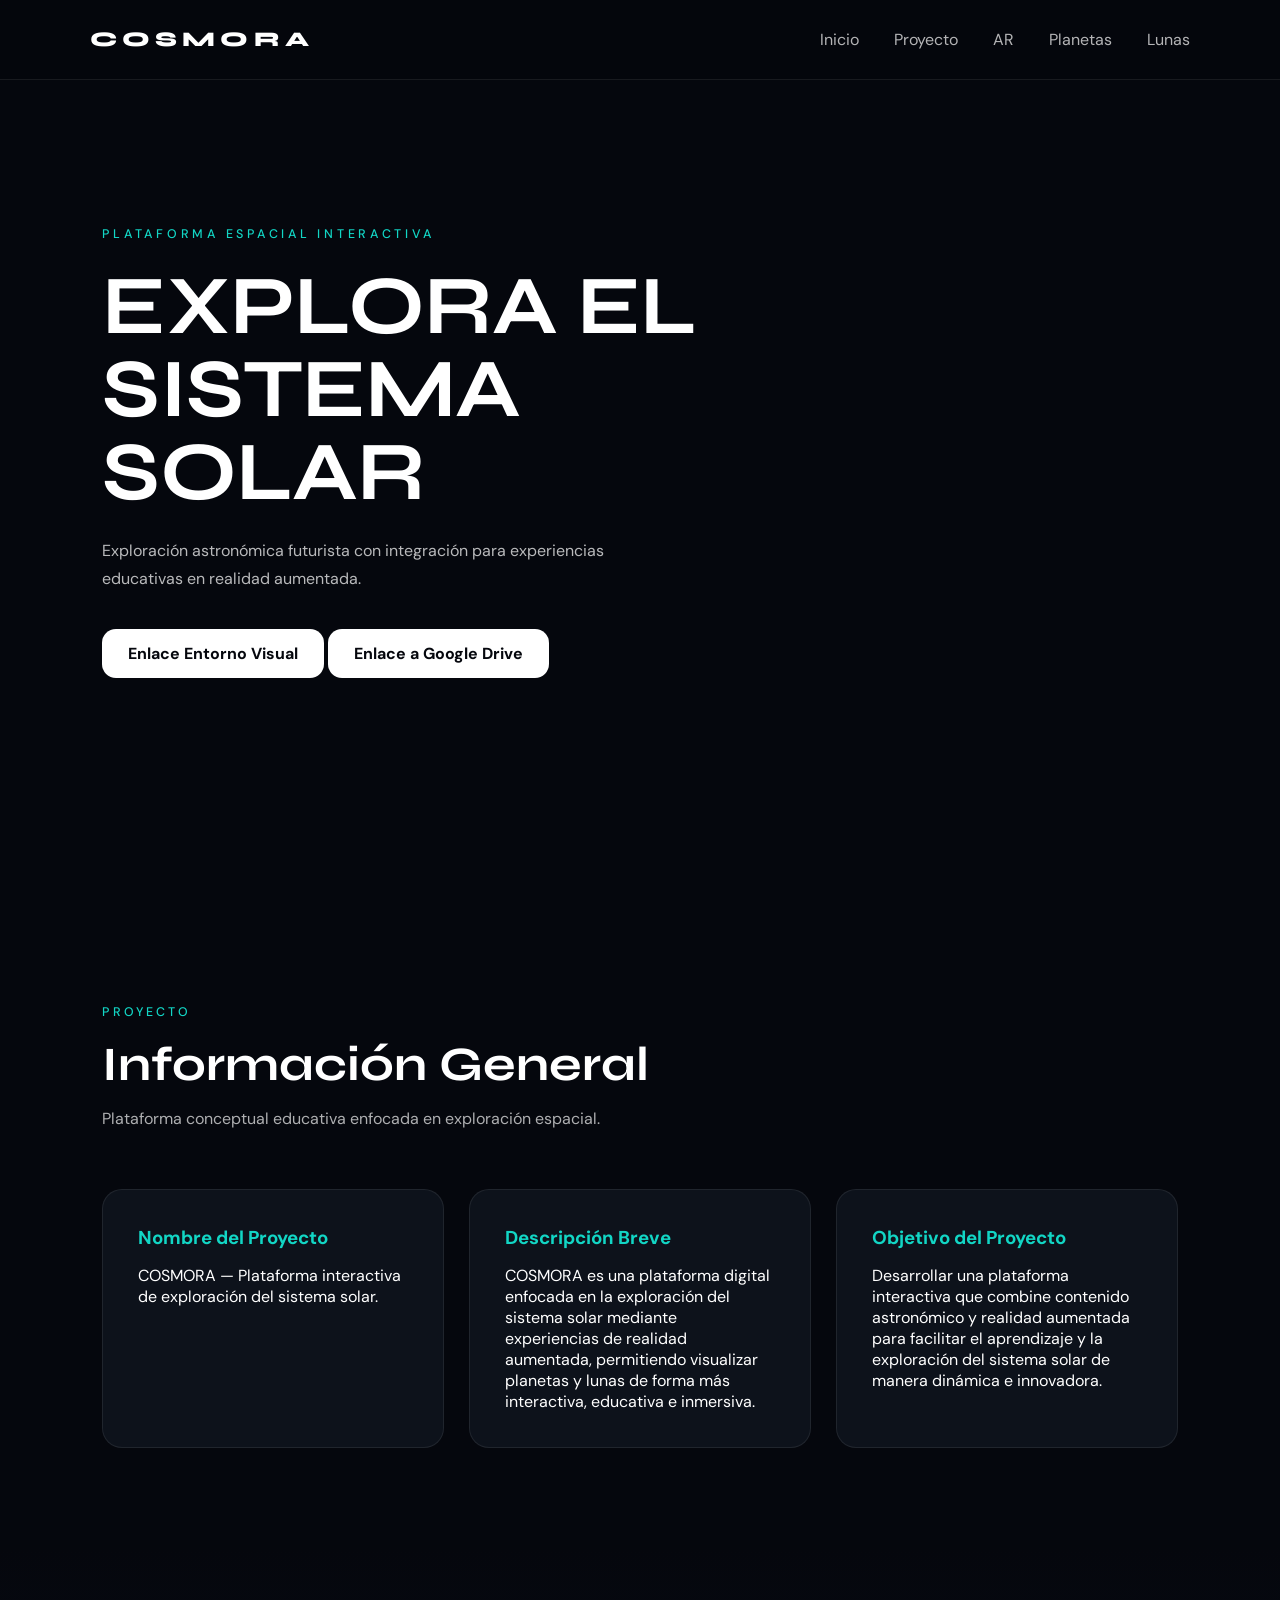
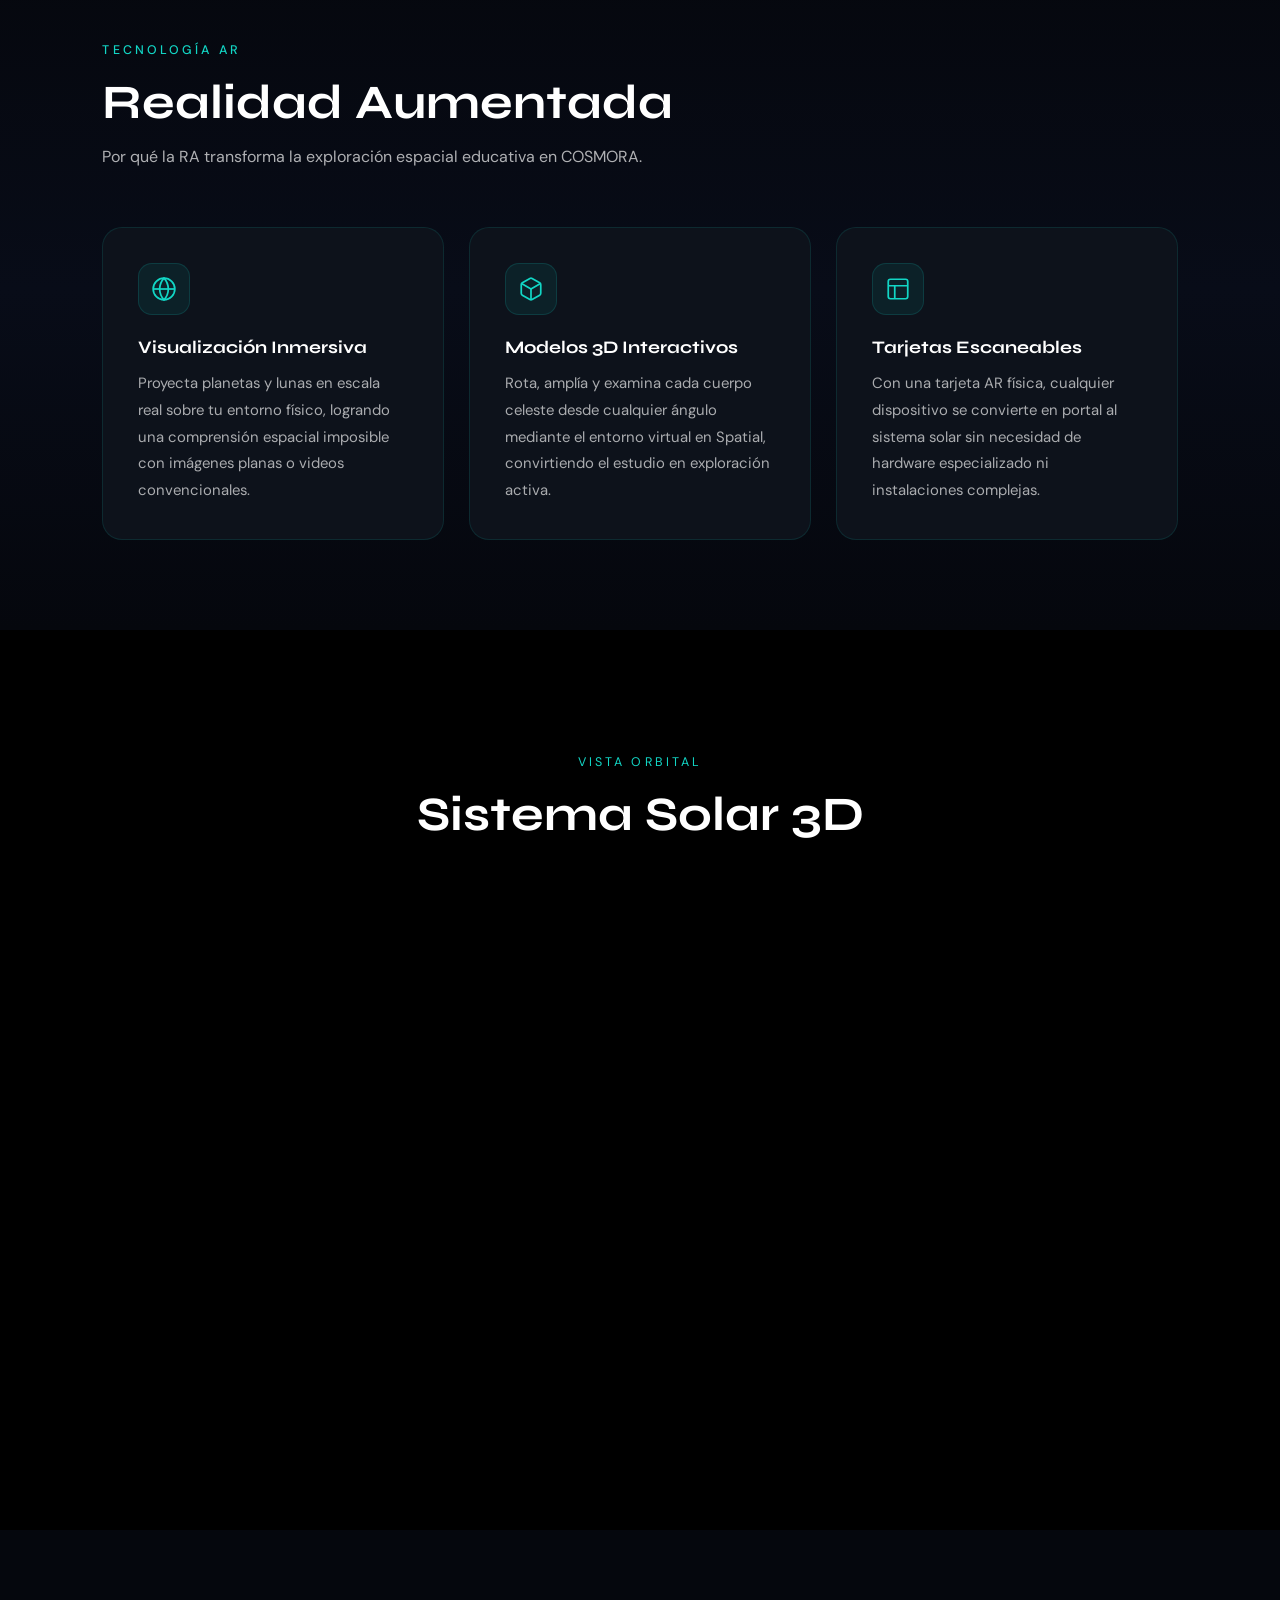
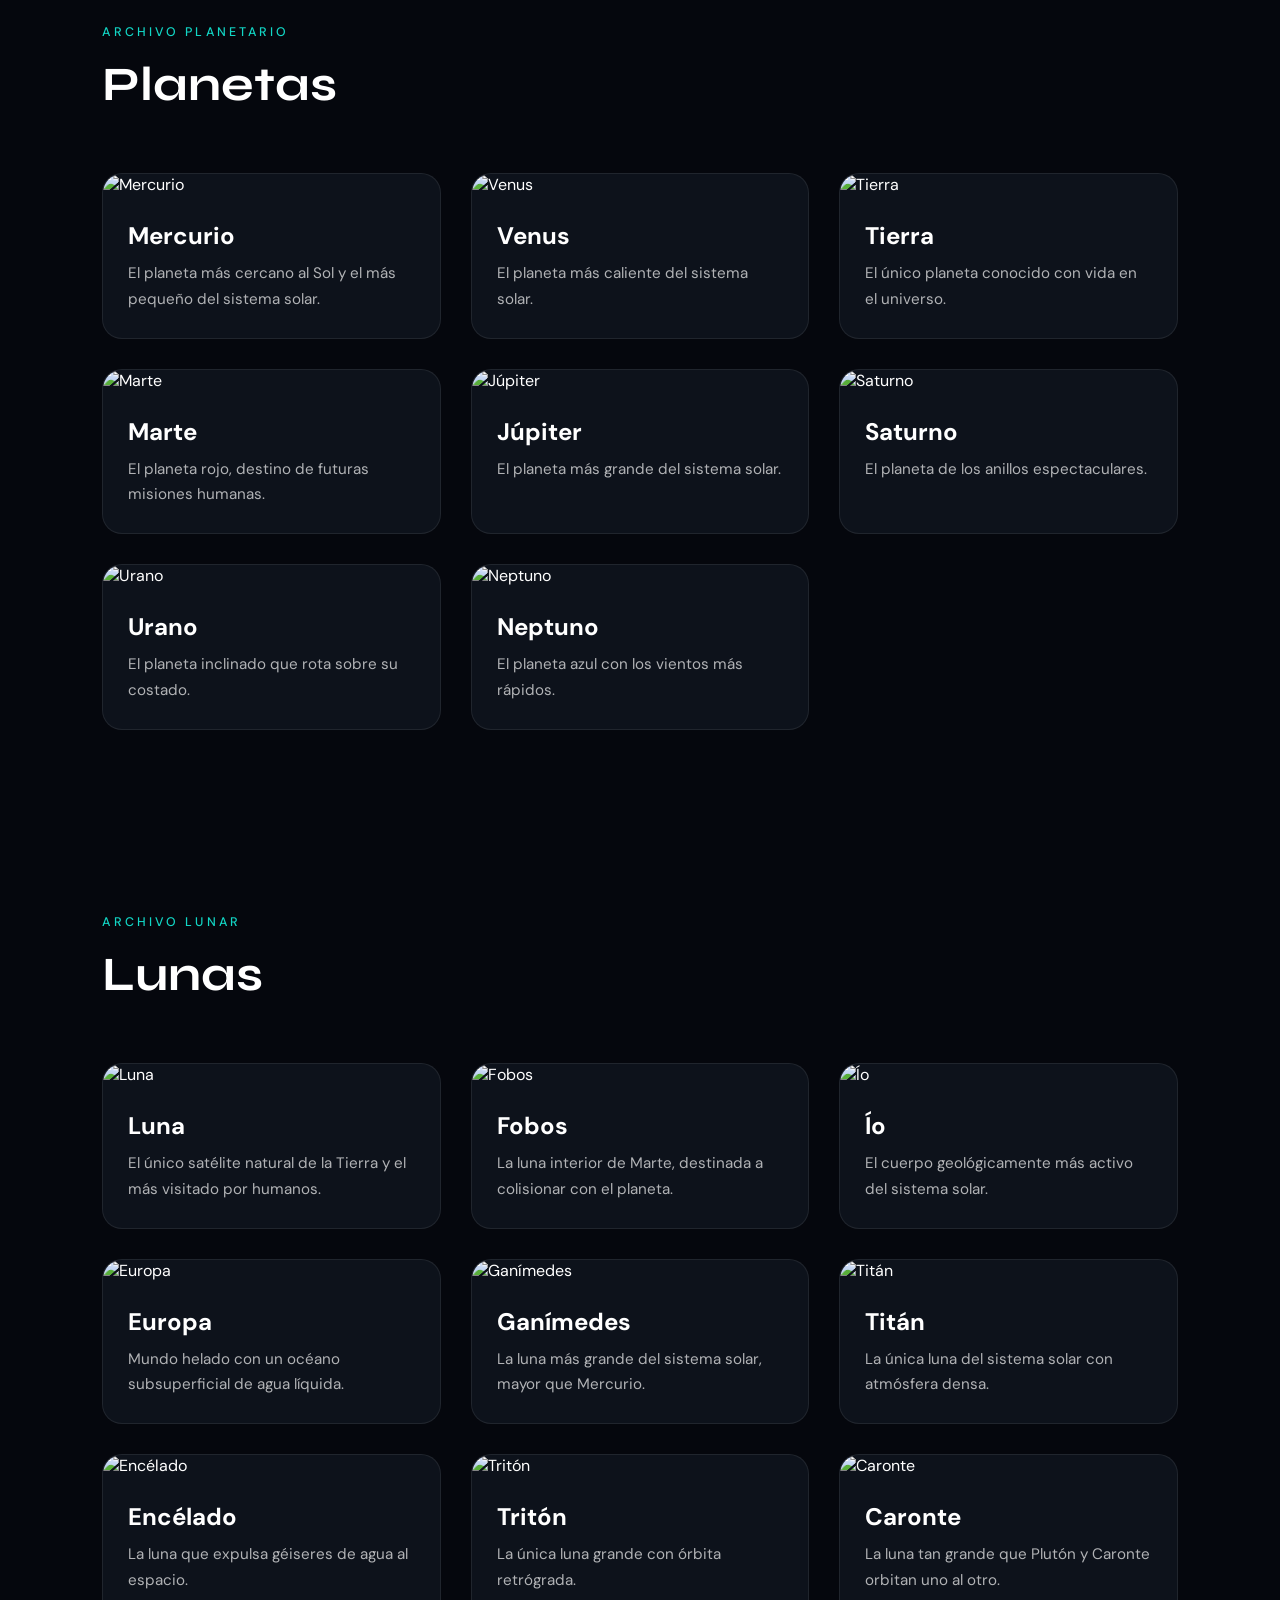
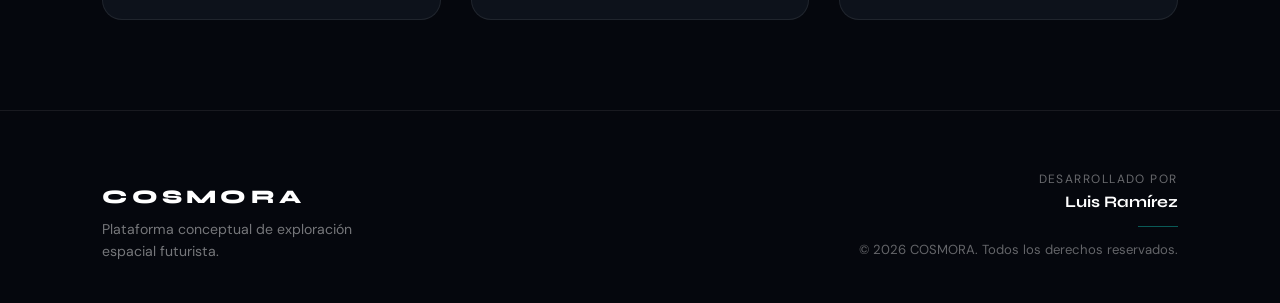
==== commit 92accef2: "Add link to Google Drive resources" ====
--- a/index.html
+++ b/index.html
@@ -40,6 +40,13 @@
         class="visual-button"
       >
         Enlace Entorno Visual
+      </a>
+      <a
+        href="https://drive.google.com/drive/folders/1pcp94TbxajMOt-u9NdGm0yUQc0XO24Pn?usp=sharing"
+        target="_blank"
+        class="visual-button" title="Enlace a Google Drive con recursos del proyecto"
+      >
+        Enlace a Google Drive 
       </a>
     </div>
   </section>
@@ -246,4 +253,4 @@
   <script src="https://cdn.jsdelivr.net/npm/three@0.160.0/build/three.min.js"></script>
   <script src="app.js"></script>
 </body>
-</html>+</html>
